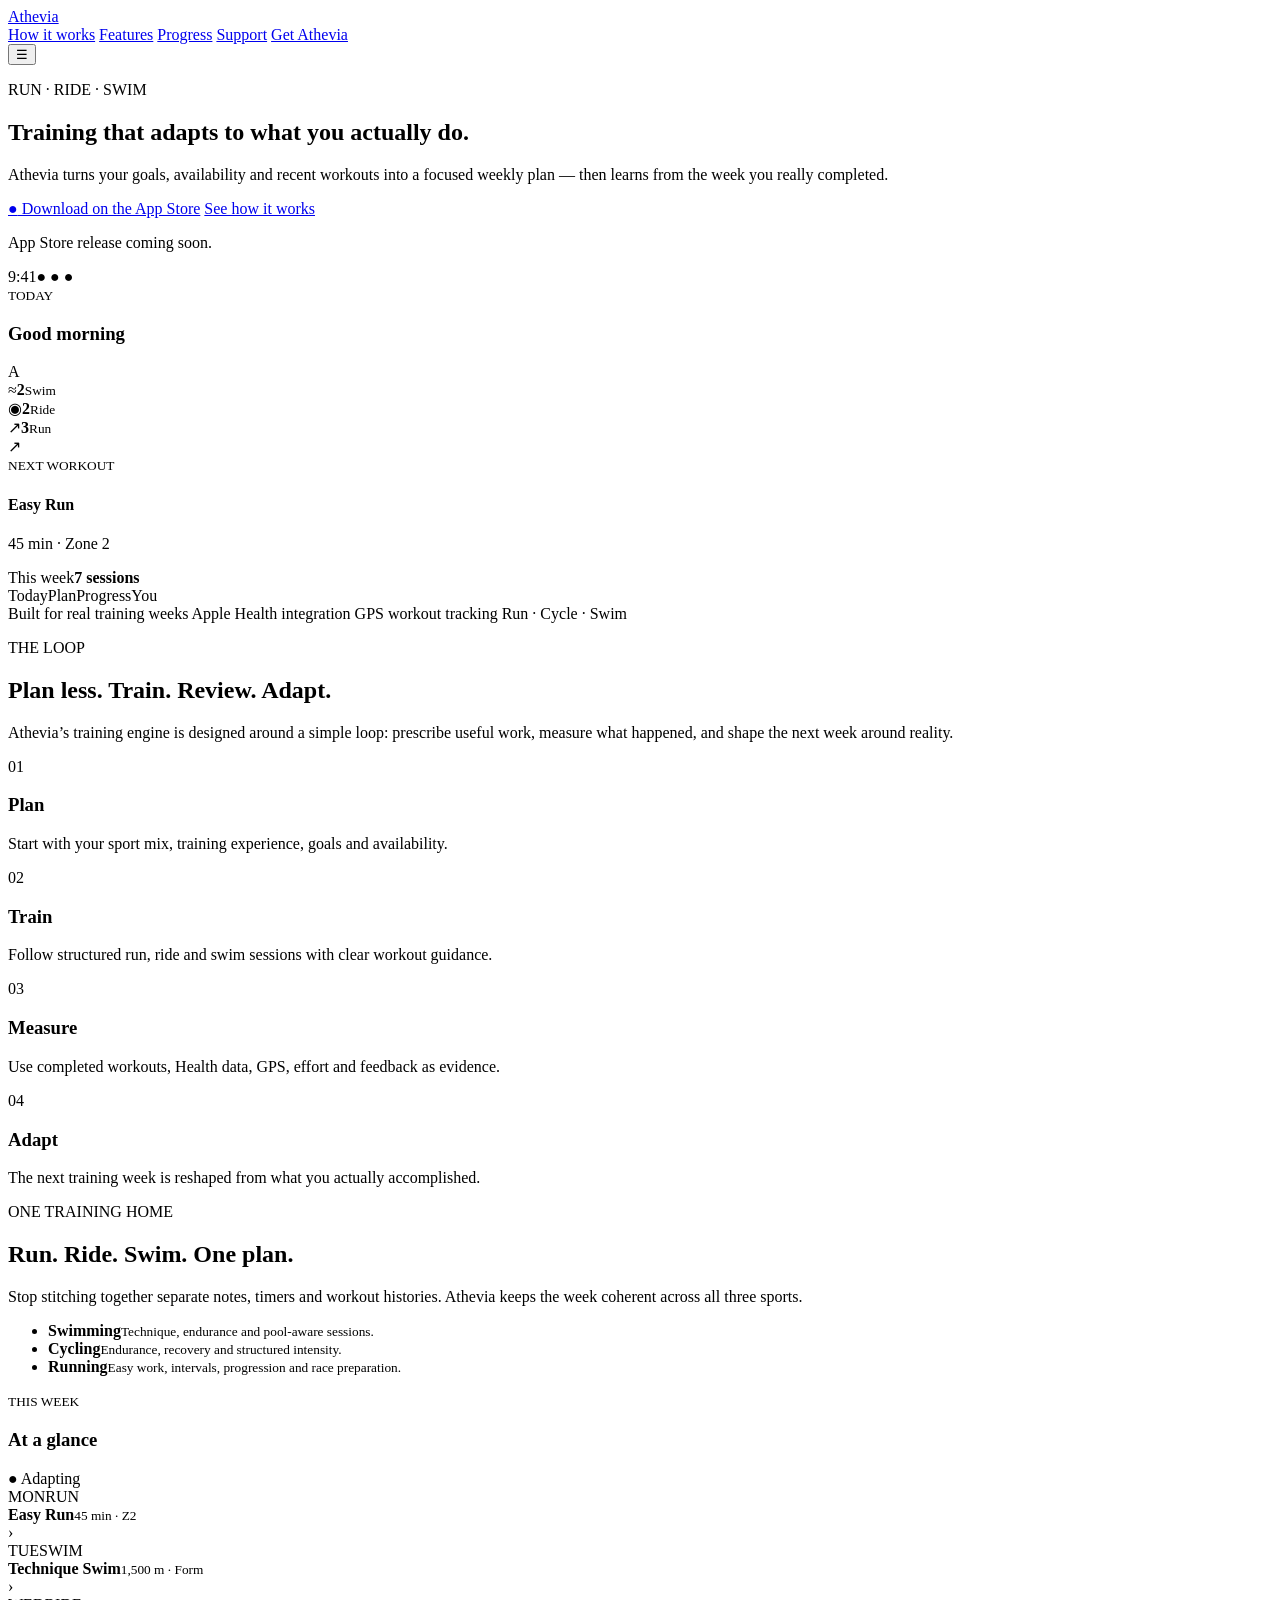
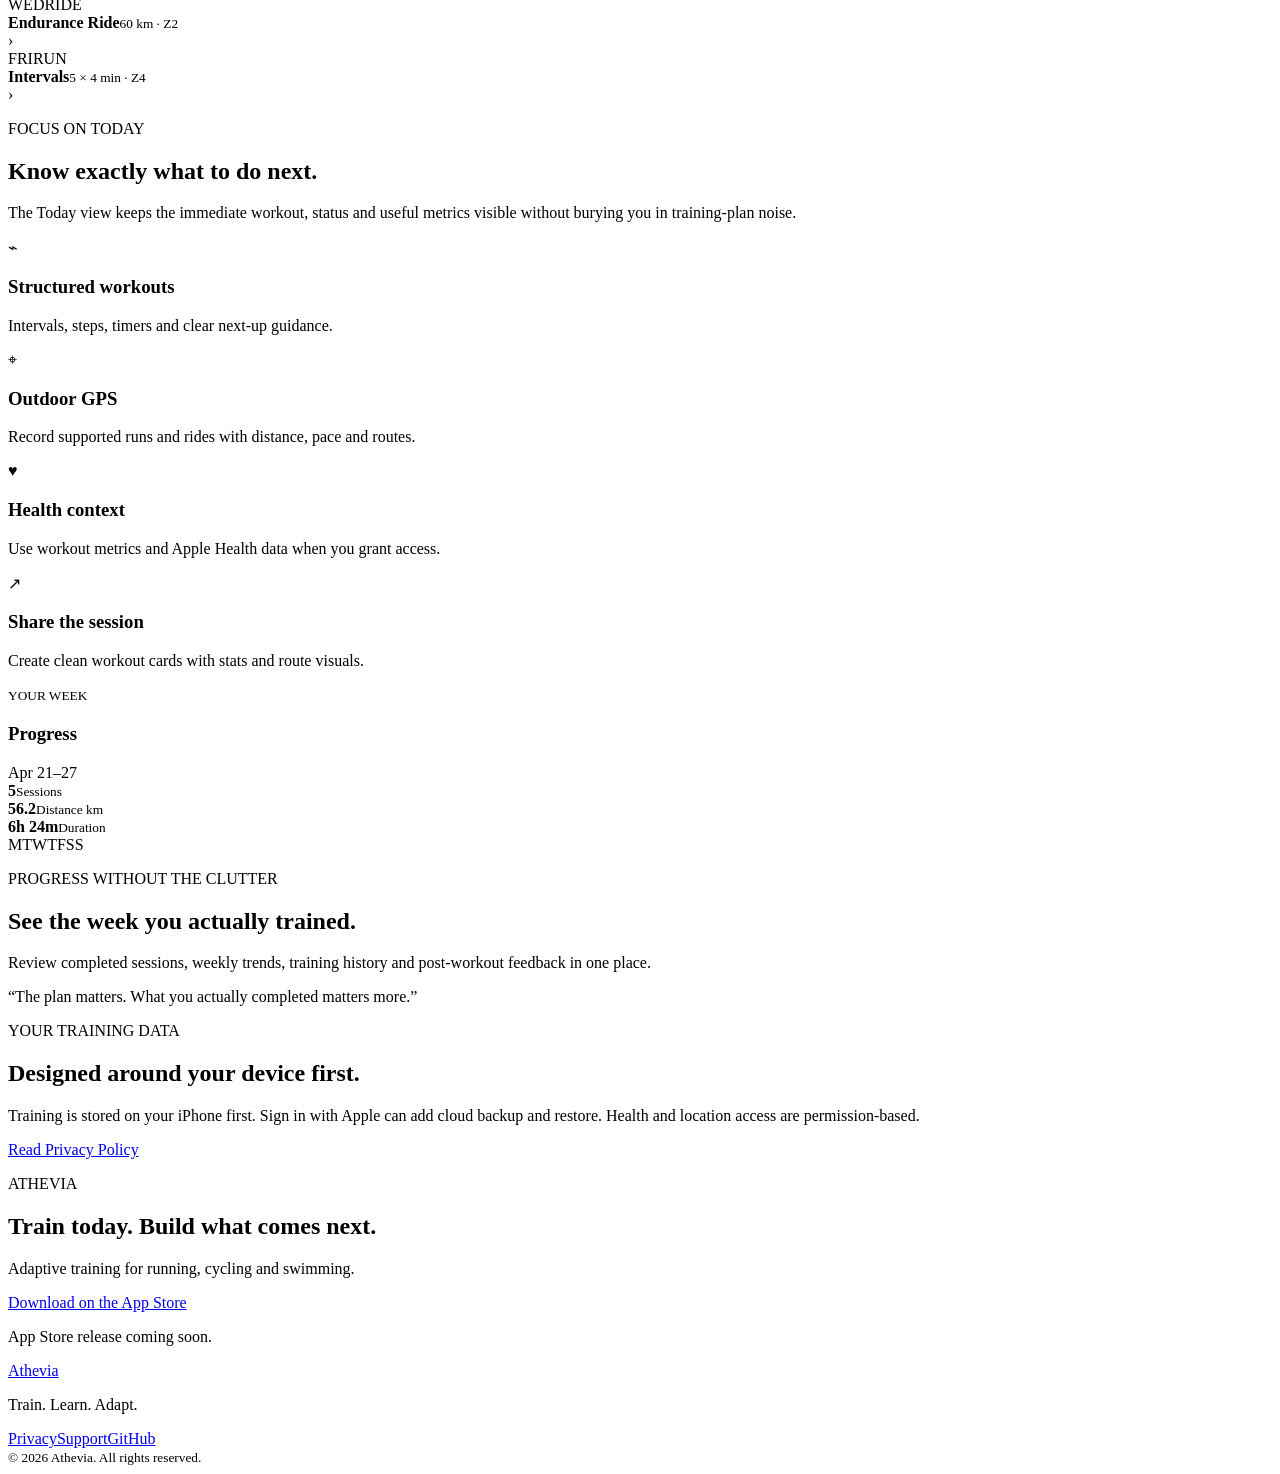
==== index.html @ d46d8c6e "Add Athevia marketing homepage" ====
<!doctype html>
<html lang="en">
<head>
  <meta charset="utf-8">
  <meta name="viewport" content="width=device-width, initial-scale=1">
  <meta name="theme-color" content="#07090c">
  <meta name="description" content="Athevia builds adaptive weekly training for running, cycling and swimming around the workouts you actually complete.">
  <meta property="og:title" content="Athevia — Train. Learn. Adapt.">
  <meta property="og:description" content="Adaptive training for running, cycling and swimming.">
  <meta property="og:type" content="website">
  <title>Athevia — Adaptive Run, Ride & Swim Training</title>
  <link rel="icon" href="assets/favicon.svg" type="image/svg+xml">
  <link rel="stylesheet" href="assets/styles.css">
</head>
<body>
  <header class="site-header">
    <a class="brand" href="#top" aria-label="Athevia home">
      <span class="brand-mark" aria-hidden="true"><i></i><i></i><i></i></span>
      <span>Athevia</span>
    </a>
    <nav aria-label="Primary navigation">
      <a href="#how">How it works</a>
      <a href="#features">Features</a>
      <a href="#progress">Progress</a>
      <a href="support/">Support</a>
      <a class="nav-cta js-download-link" href="#download">Get Athevia</a>
    </nav>
    <button class="menu-button" aria-label="Open navigation" aria-expanded="false">☰</button>
  </header>

  <main id="top">
    <section class="hero section-shell">
      <div class="hero-copy reveal">
        <p class="eyebrow">RUN · RIDE · SWIM</p>
        <h1>Training that adapts to what you actually do.</h1>
        <p class="hero-lead">Athevia turns your goals, availability and recent workouts into a focused weekly plan — then learns from the week you really completed.</p>
        <div class="hero-actions">
          <a class="button primary js-download-link" href="#download"><span class="apple-glyph">●</span> Download on the App Store</a>
          <a class="button secondary" href="#how">See how it works</a>
        </div>
        <p class="availability-note js-store-note">App Store release coming soon.</p>
      </div>

      <div class="hero-visual reveal" aria-label="Athevia weekly training preview">
        <div class="glow glow-a"></div>
        <div class="glow glow-b"></div>
        <div class="phone">
          <div class="phone-top"><span>9:41</span><span>● ● ●</span></div>
          <div class="screen-head">
            <div><small>TODAY</small><h3>Good morning</h3></div>
            <span class="avatar">A</span>
          </div>
          <div class="glance-card">
            <div><span class="sport swim">≈</span><b>2</b><small>Swim</small></div>
            <div><span class="sport ride">◉</span><b>2</b><small>Ride</small></div>
            <div><span class="sport run">↗</span><b>3</b><small>Run</small></div>
          </div>
          <div class="today-card">
            <div class="today-icon run">↗</div>
            <div><small>NEXT WORKOUT</small><h4>Easy Run</h4><p>45 min · Zone 2</p></div>
          </div>
          <div class="week-label"><span>This week</span><strong>7 sessions</strong></div>
          <div class="week-bars">
            <i class="run"></i><i class="swim"></i><i class="ride"></i><i class="run"></i><i class="swim"></i><i class="ride"></i><i class="run"></i>
          </div>
          <div class="mini-footer"><span>Today</span><span>Plan</span><span>Progress</span><span>You</span></div>
        </div>
      </div>
    </section>

    <section class="trust-strip">
      <span>Built for real training weeks</span>
      <span>Apple Health integration</span>
      <span>GPS workout tracking</span>
      <span>Run · Cycle · Swim</span>
    </section>

    <section id="how" class="section-shell section-block">
      <div class="section-heading reveal">
        <p class="eyebrow">THE LOOP</p>
        <h2>Plan less. Train. Review. Adapt.</h2>
        <p>Athevia’s training engine is designed around a simple loop: prescribe useful work, measure what happened, and shape the next week around reality.</p>
      </div>
      <div class="loop-grid">
        <article class="loop-card reveal"><span>01</span><h3>Plan</h3><p>Start with your sport mix, training experience, goals and availability.</p></article>
        <article class="loop-card reveal"><span>02</span><h3>Train</h3><p>Follow structured run, ride and swim sessions with clear workout guidance.</p></article>
        <article class="loop-card reveal"><span>03</span><h3>Measure</h3><p>Use completed workouts, Health data, GPS, effort and feedback as evidence.</p></article>
        <article class="loop-card reveal"><span>04</span><h3>Adapt</h3><p>The next training week is reshaped from what you actually accomplished.</p></article>
      </div>
    </section>

    <section id="features" class="section-shell feature-band">
      <div class="feature-copy reveal">
        <p class="eyebrow">ONE TRAINING HOME</p>
        <h2>Run. Ride. Swim. One plan.</h2>
        <p>Stop stitching together separate notes, timers and workout histories. Athevia keeps the week coherent across all three sports.</p>
        <ul class="feature-list">
          <li><span class="dot swim"></span><b>Swimming</b><small>Technique, endurance and pool-aware sessions.</small></li>
          <li><span class="dot ride"></span><b>Cycling</b><small>Endurance, recovery and structured intensity.</small></li>
          <li><span class="dot run"></span><b>Running</b><small>Easy work, intervals, progression and race preparation.</small></li>
        </ul>
      </div>
      <div class="plan-preview reveal">
        <div class="preview-head"><div><small>THIS WEEK</small><h3>At a glance</h3></div><span class="status">● Adapting</span></div>
        <div class="workout-row"><span class="day">MON</span><span class="badge run">RUN</span><div><b>Easy Run</b><small>45 min · Z2</small></div><span>›</span></div>
        <div class="workout-row"><span class="day">TUE</span><span class="badge swim">SWIM</span><div><b>Technique Swim</b><small>1,500 m · Form</small></div><span>›</span></div>
        <div class="workout-row"><span class="day">WED</span><span class="badge ride">RIDE</span><div><b>Endurance Ride</b><small>60 km · Z2</small></div><span>›</span></div>
        <div class="workout-row"><span class="day">FRI</span><span class="badge run">RUN</span><div><b>Intervals</b><small>5 × 4 min · Z4</small></div><span>›</span></div>
      </div>
    </section>

    <section class="section-shell section-block today-section">
      <div class="section-heading compact reveal">
        <p class="eyebrow">FOCUS ON TODAY</p>
        <h2>Know exactly what to do next.</h2>
        <p>The Today view keeps the immediate workout, status and useful metrics visible without burying you in training-plan noise.</p>
      </div>
      <div class="today-grid">
        <article class="detail-card reveal"><span class="detail-icon">⌁</span><h3>Structured workouts</h3><p>Intervals, steps, timers and clear next-up guidance.</p></article>
        <article class="detail-card reveal"><span class="detail-icon">⌖</span><h3>Outdoor GPS</h3><p>Record supported runs and rides with distance, pace and routes.</p></article>
        <article class="detail-card reveal"><span class="detail-icon">♥</span><h3>Health context</h3><p>Use workout metrics and Apple Health data when you grant access.</p></article>
        <article class="detail-card reveal"><span class="detail-icon">↗</span><h3>Share the session</h3><p>Create clean workout cards with stats and route visuals.</p></article>
      </div>
    </section>

    <section id="progress" class="section-shell progress-band">
      <div class="analytics-panel reveal">
        <div class="analytics-top"><div><small>YOUR WEEK</small><h3>Progress</h3></div><span>Apr 21–27</span></div>
        <div class="metric-row"><div><b>5</b><small>Sessions</small></div><div><b>56.2</b><small>Distance km</small></div><div><b>6h 24m</b><small>Duration</small></div></div>
        <div class="chart" aria-label="Training trend chart"><i style="height:32%"></i><i style="height:74%"></i><i style="height:55%"></i><i style="height:28%"></i><i style="height:68%"></i><i style="height:92%"></i><i style="height:48%"></i></div>
        <div class="chart-days"><span>M</span><span>T</span><span>W</span><span>T</span><span>F</span><span>S</span><span>S</span></div>
      </div>
      <div class="progress-copy reveal">
        <p class="eyebrow">PROGRESS WITHOUT THE CLUTTER</p>
        <h2>See the week you actually trained.</h2>
        <p>Review completed sessions, weekly trends, training history and post-workout feedback in one place.</p>
        <div class="quote">“The plan matters. What you actually completed matters more.”</div>
      </div>
    </section>

    <section class="section-shell section-block privacy-callout reveal">
      <div>
        <p class="eyebrow">YOUR TRAINING DATA</p>
        <h2>Designed around your device first.</h2>
        <p>Training is stored on your iPhone first. Sign in with Apple can add cloud backup and restore. Health and location access are permission-based.</p>
      </div>
      <a class="button secondary" href="privacy/">Read Privacy Policy</a>
    </section>

    <section id="download" class="download-section">
      <div class="download-orb"></div>
      <div class="download-inner reveal">
        <div class="brand-mark large" aria-hidden="true"><i></i><i></i><i></i></div>
        <p class="eyebrow">ATHEVIA</p>
        <h2>Train today. Build what comes next.</h2>
        <p>Adaptive training for running, cycling and swimming.</p>
        <a class="button primary large-button js-download-link" href="#download">Download on the App Store</a>
        <p class="availability-note js-store-note">App Store release coming soon.</p>
      </div>
    </section>
  </main>

  <footer class="site-footer">
    <div><a class="brand footer-brand" href="#top"><span class="brand-mark"><i></i><i></i><i></i></span><span>Athevia</span></a><p>Train. Learn. Adapt.</p></div>
    <div class="footer-links"><a href="privacy/">Privacy</a><a href="support/">Support</a><a href="https://github.com/m-scudder" rel="noreferrer">GitHub</a></div>
    <small>© <span id="year"></span> Athevia. All rights reserved.</small>
  </footer>

  <script src="assets/site.js"></script>
</body>
</html>
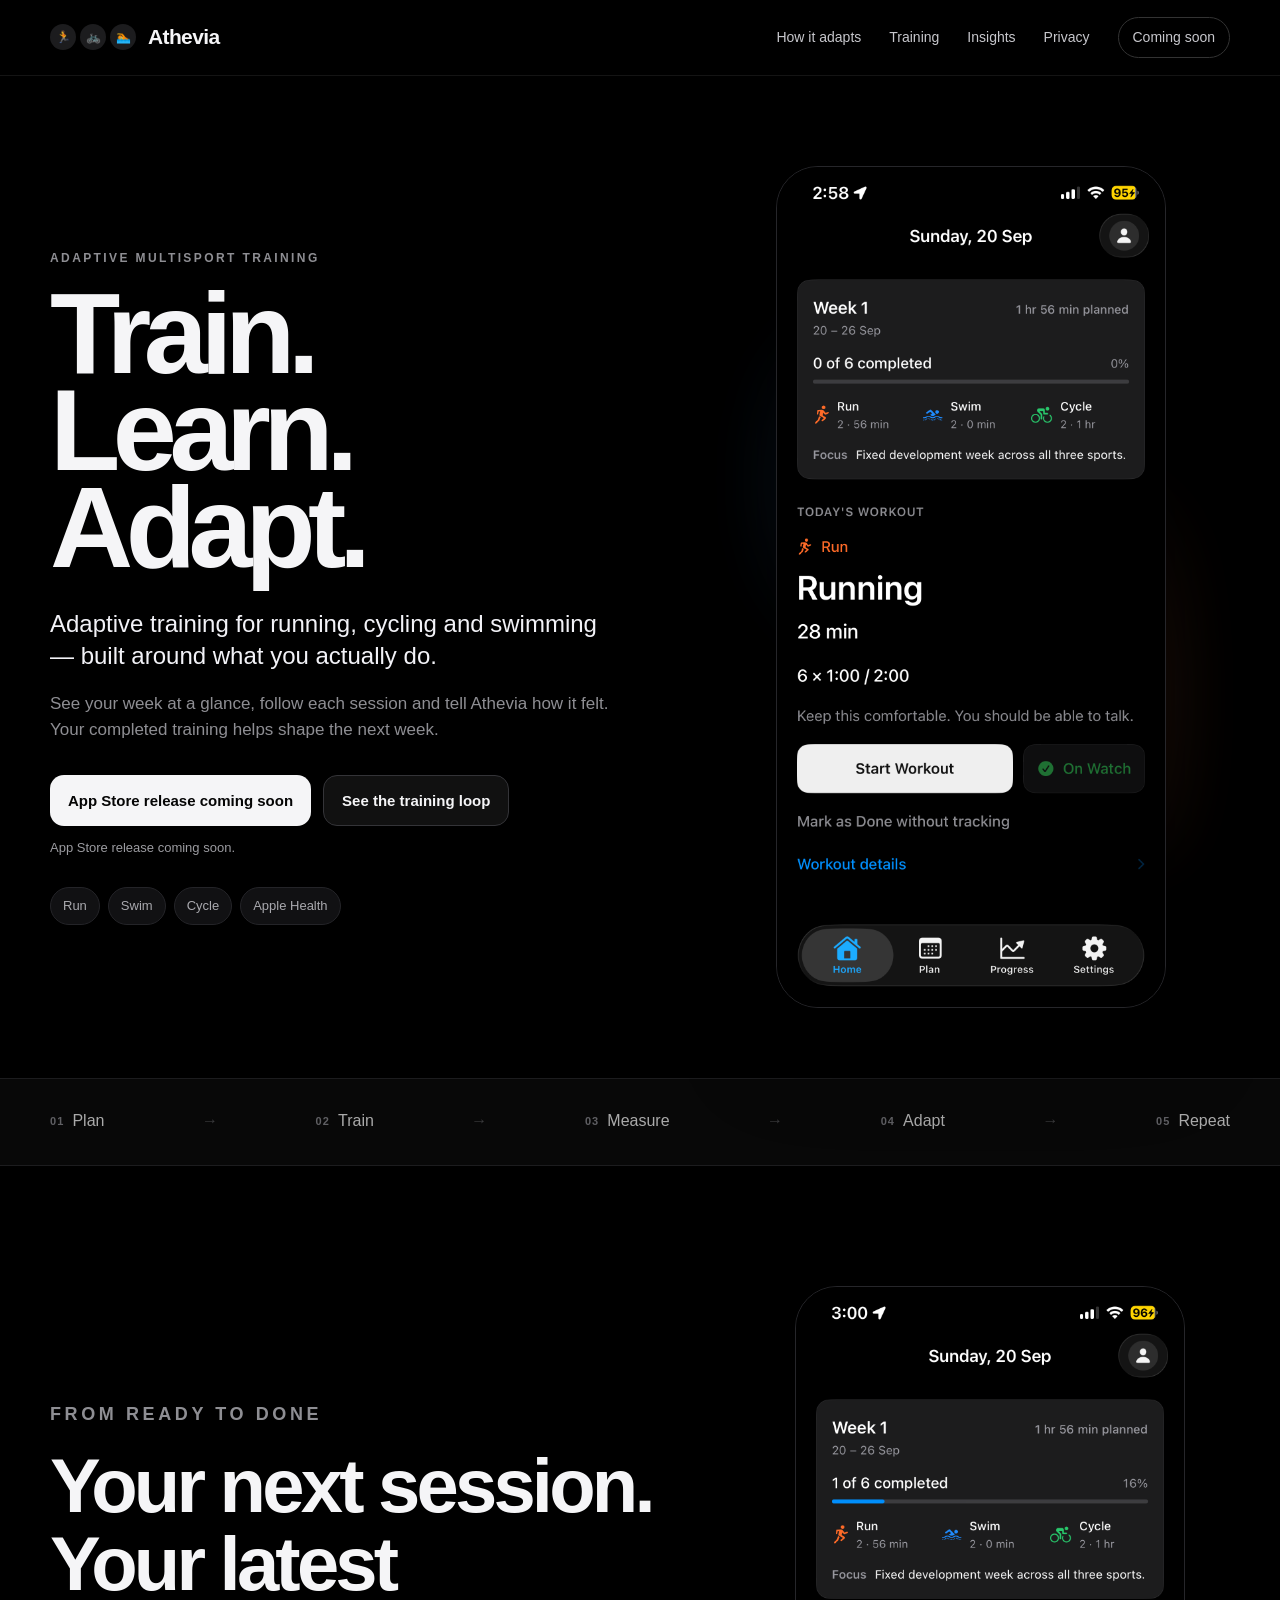
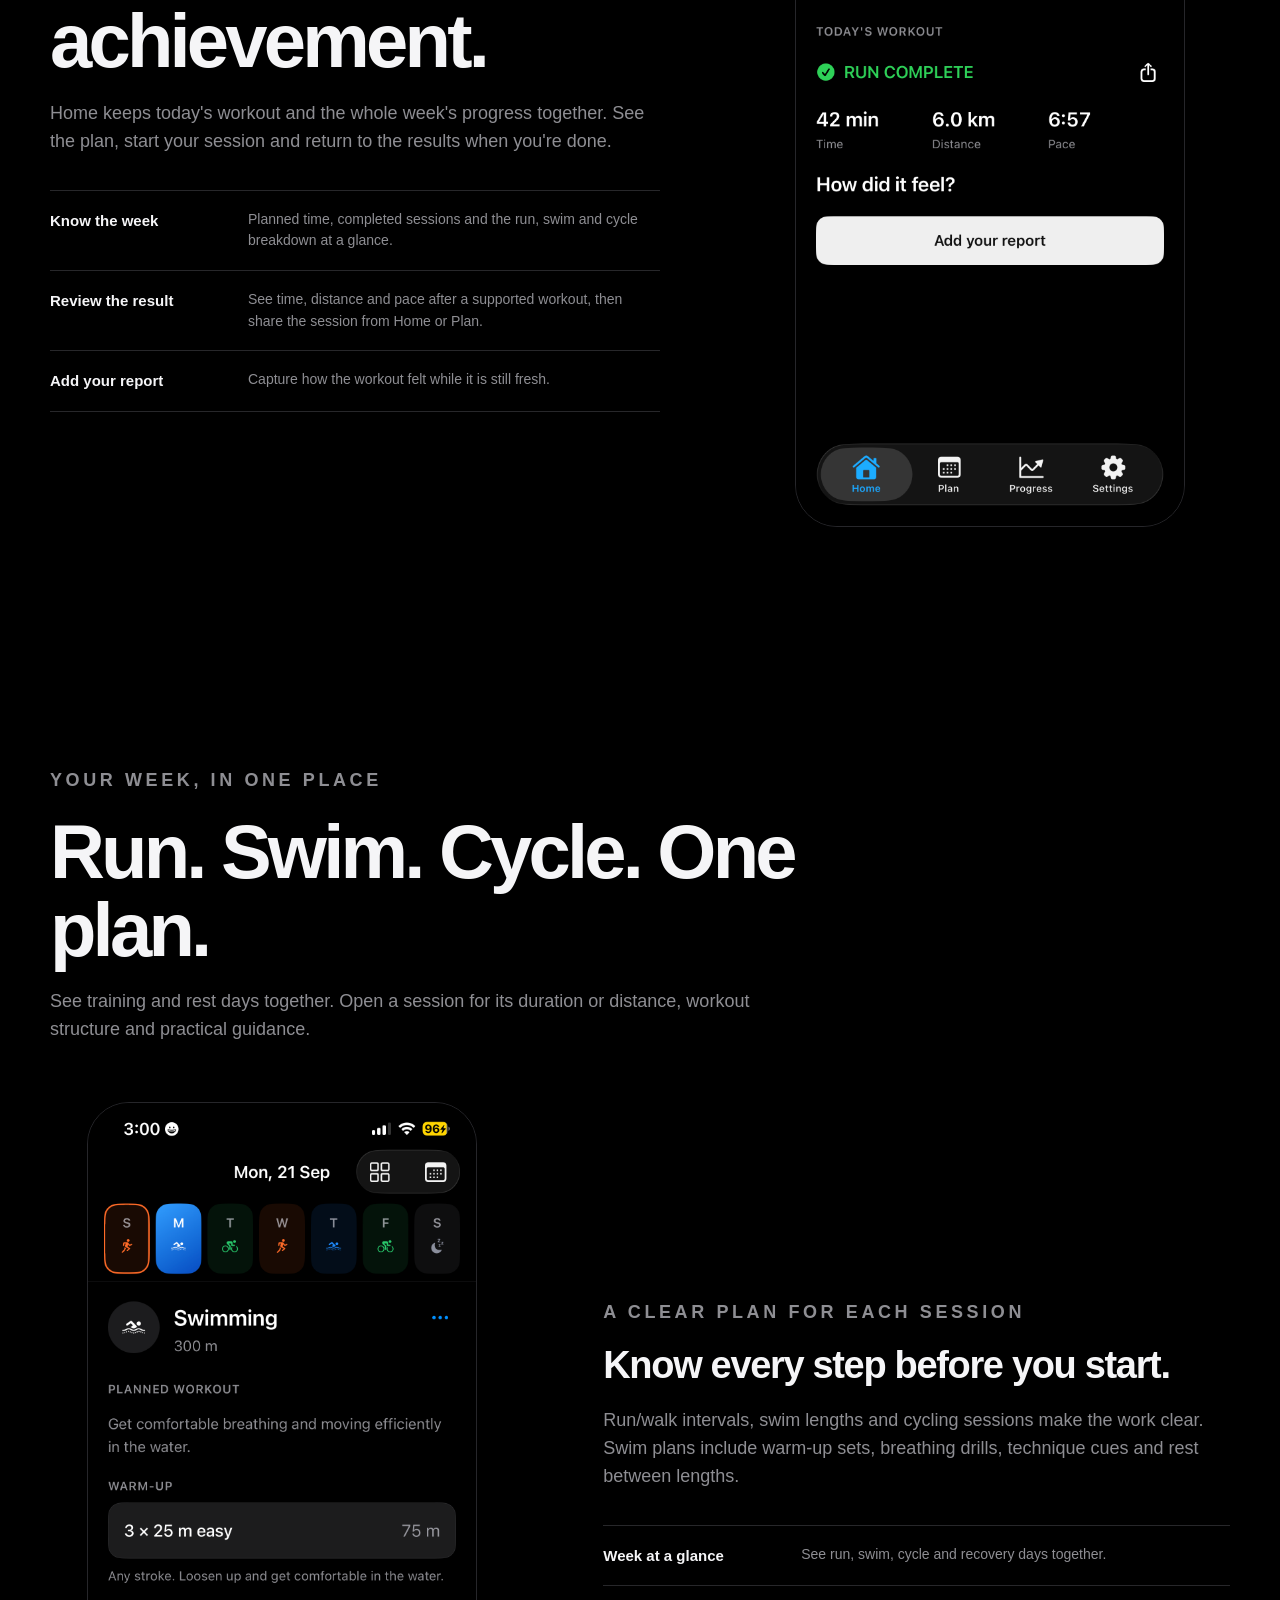
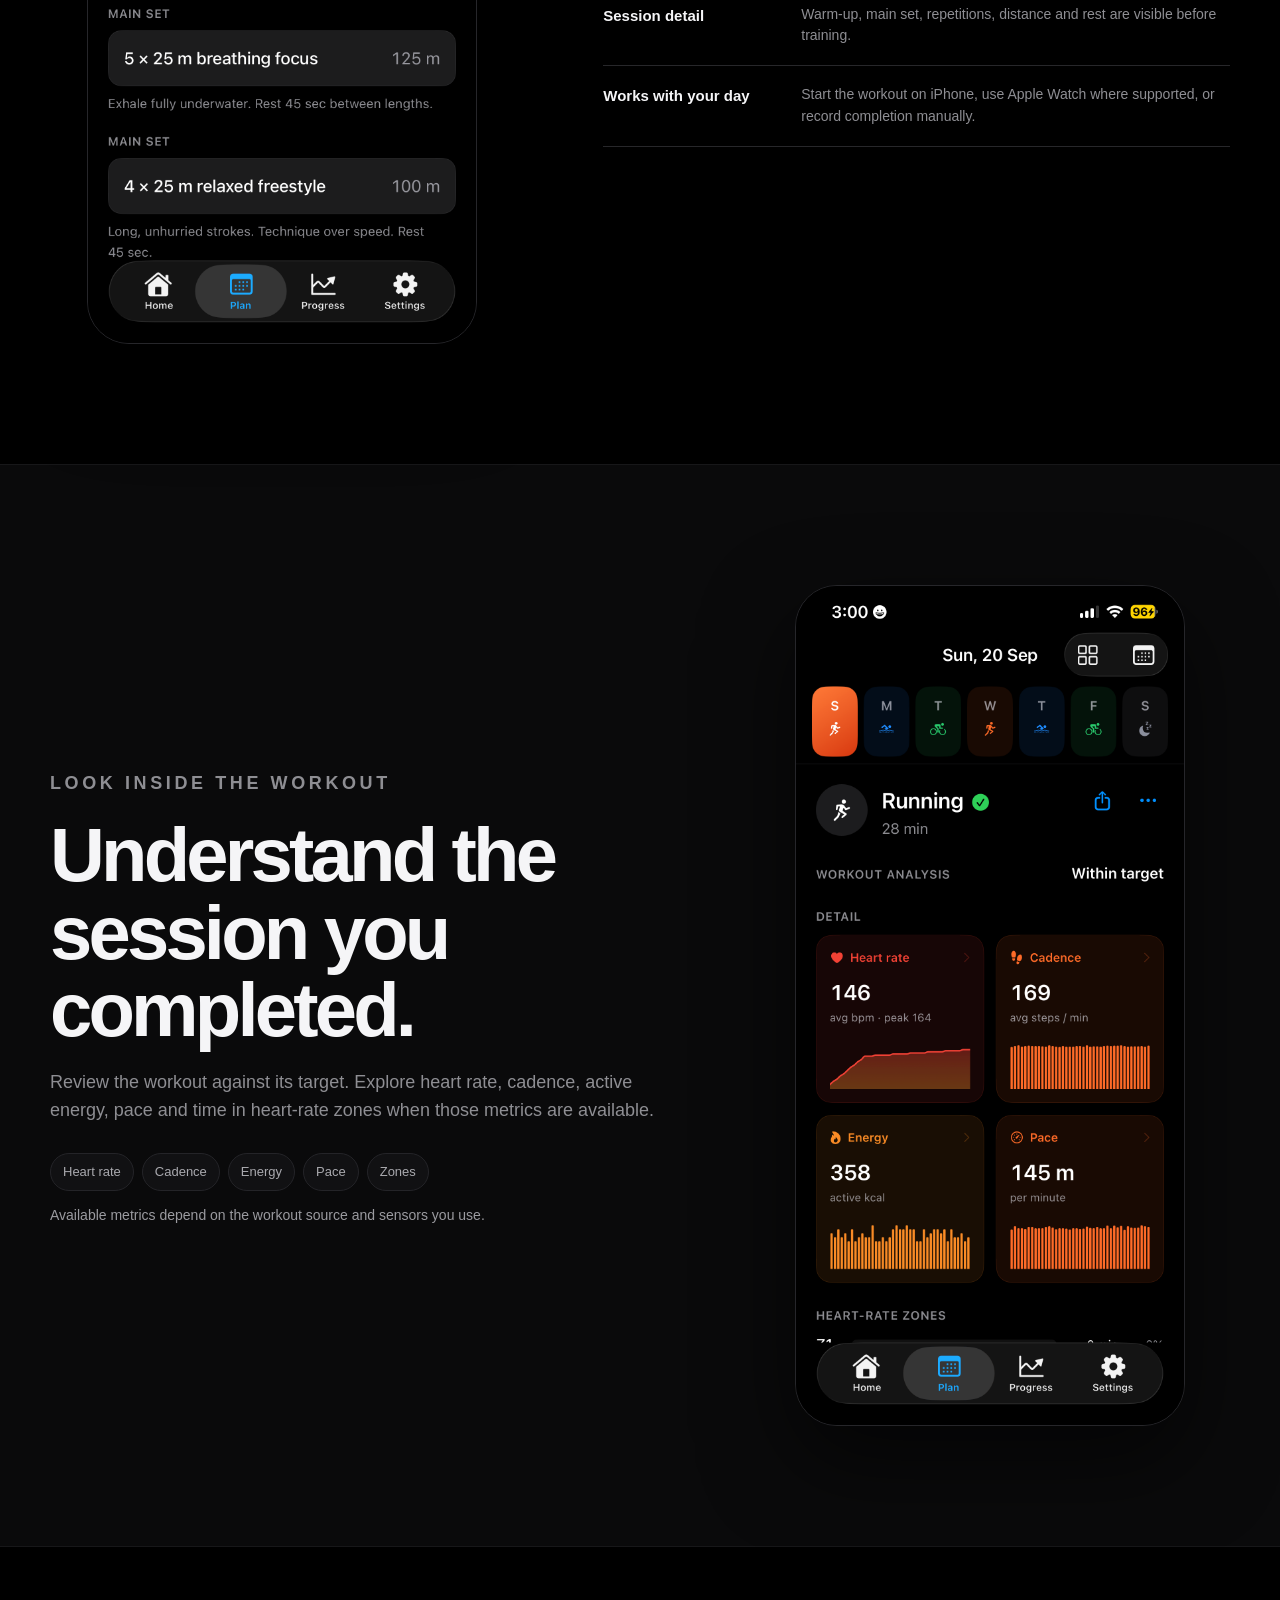
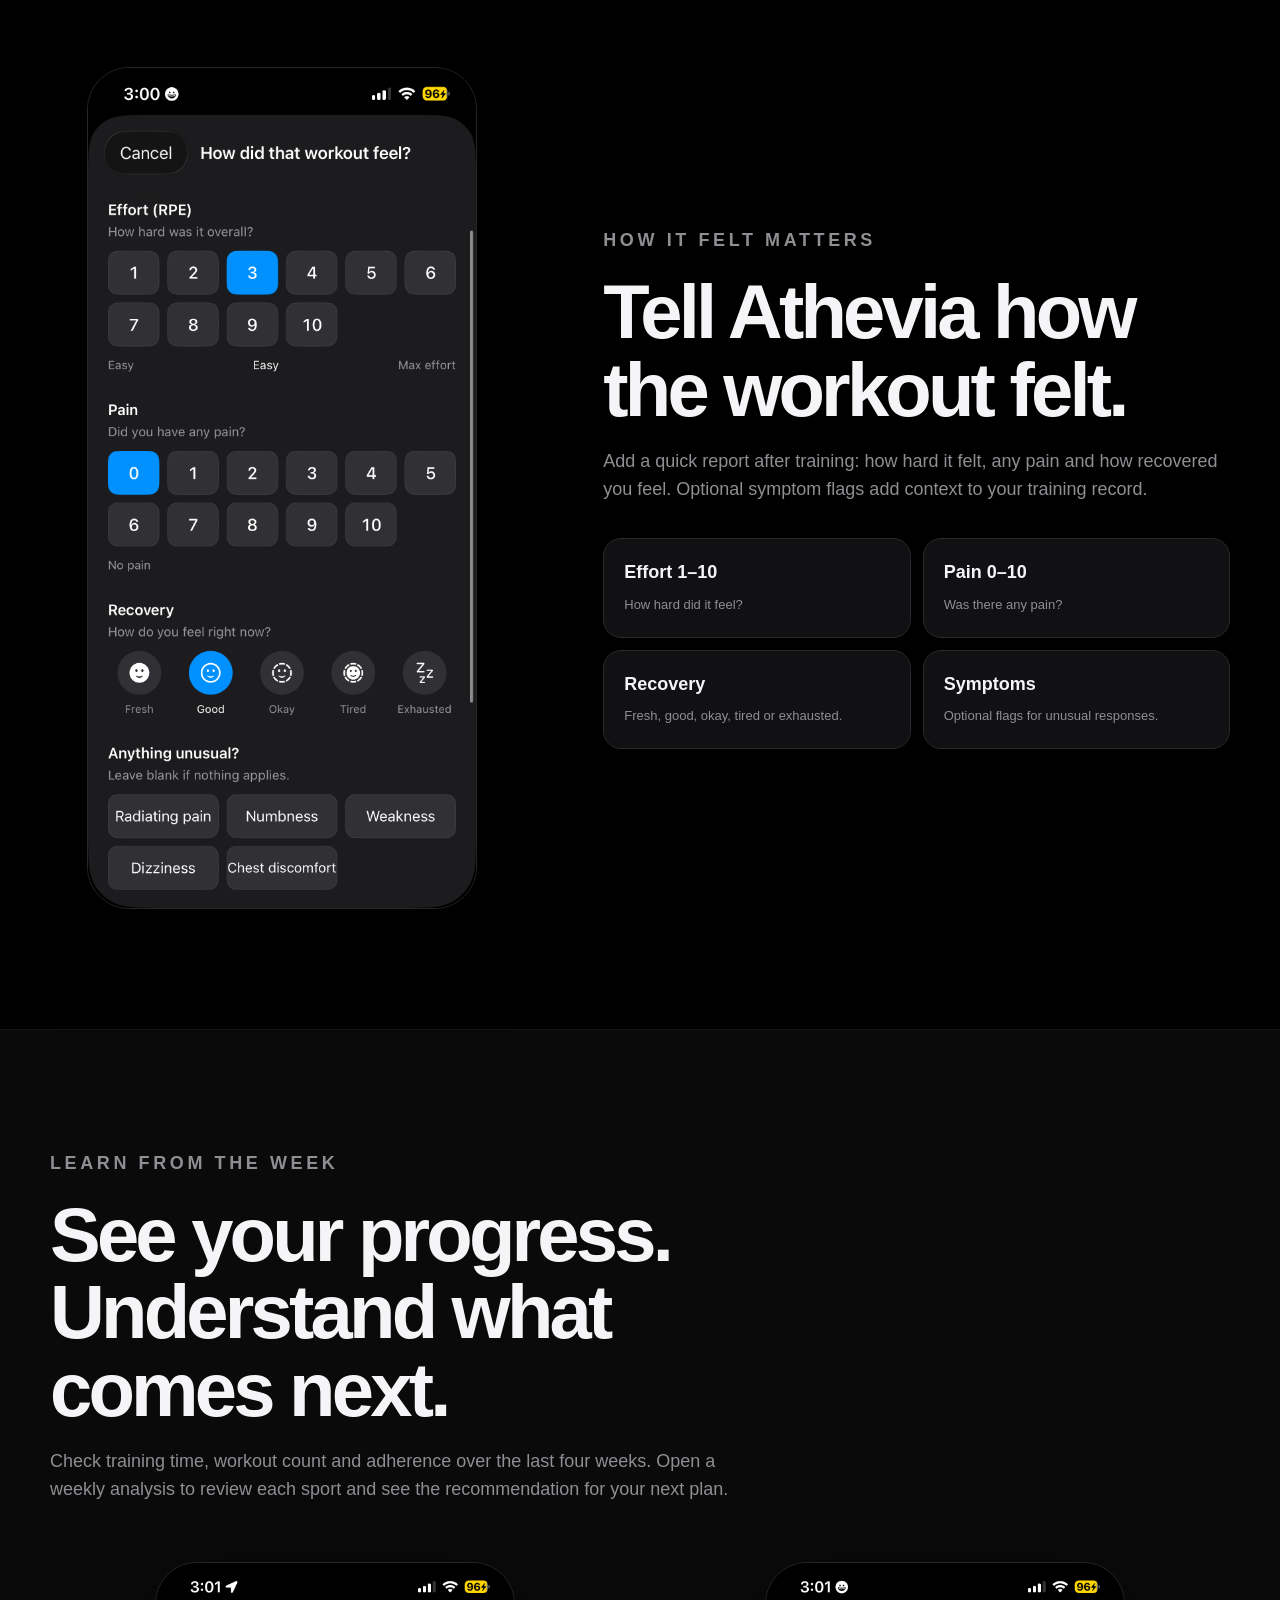
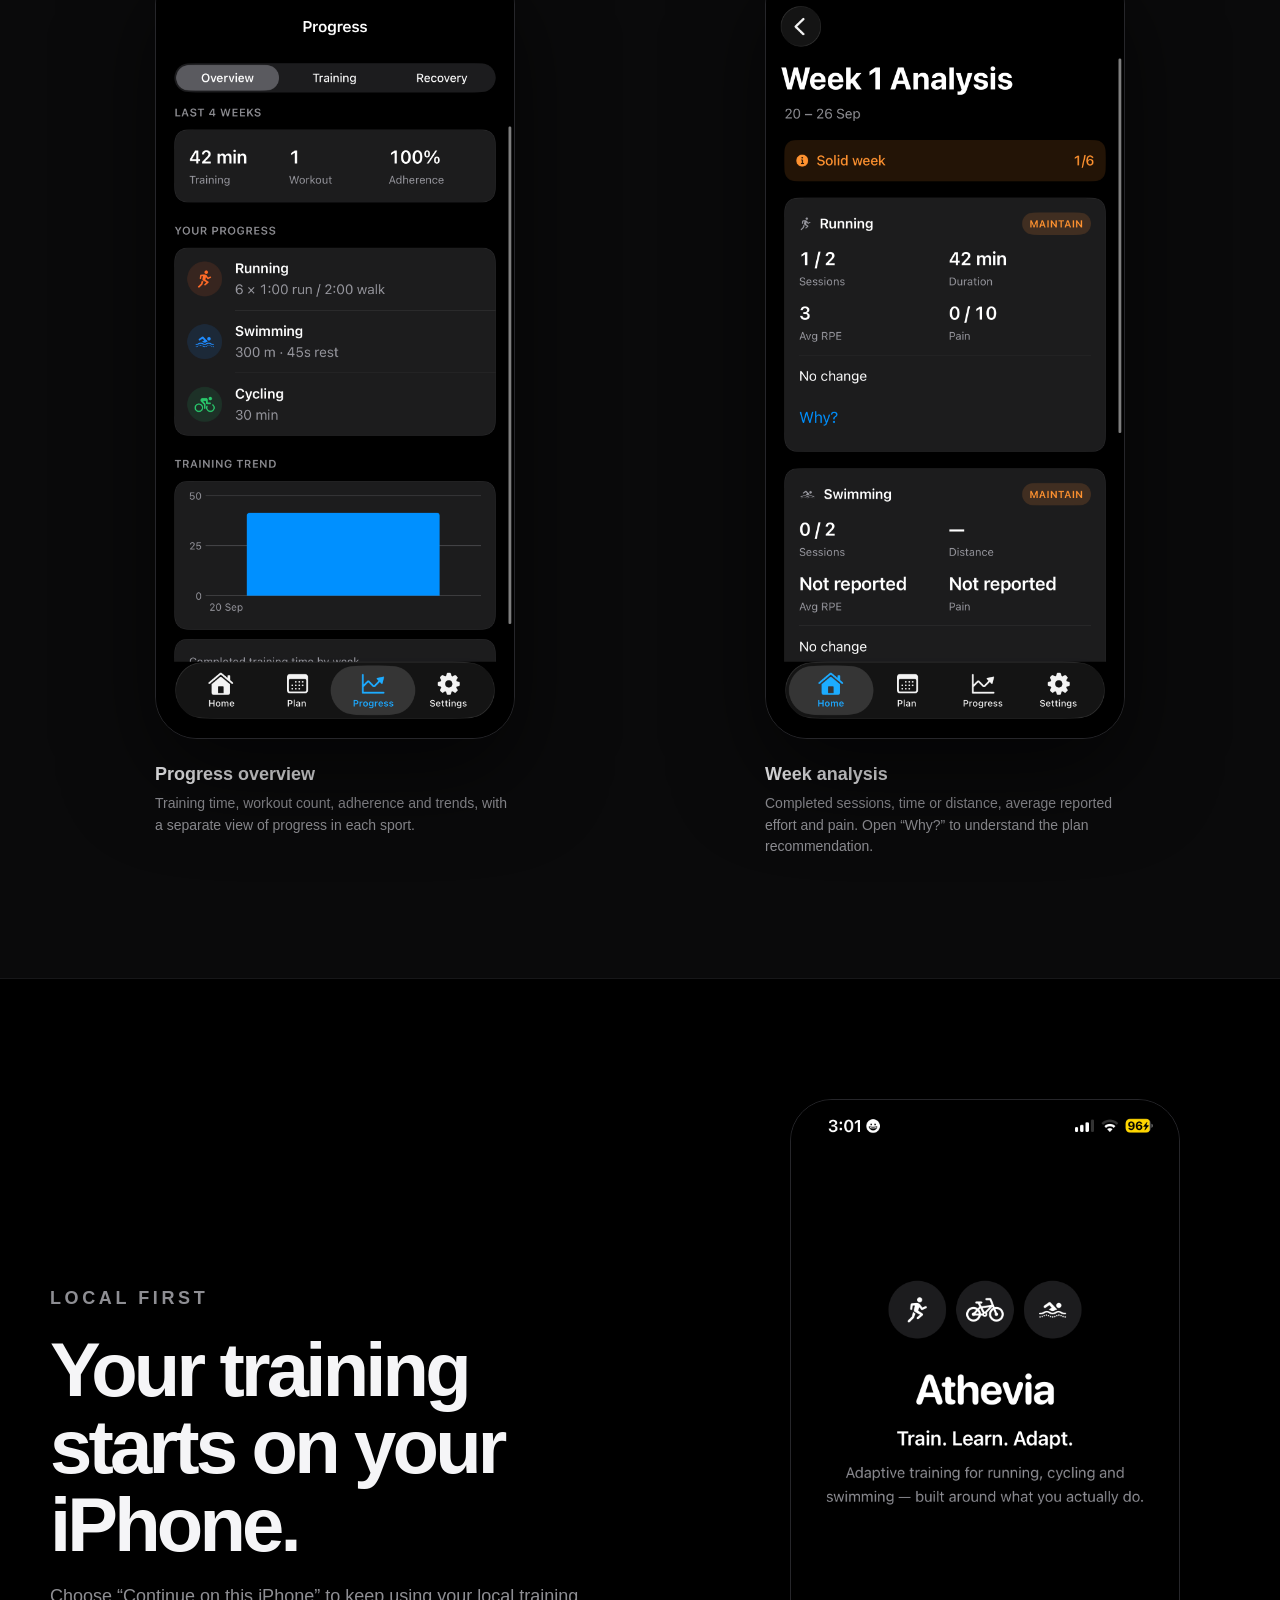
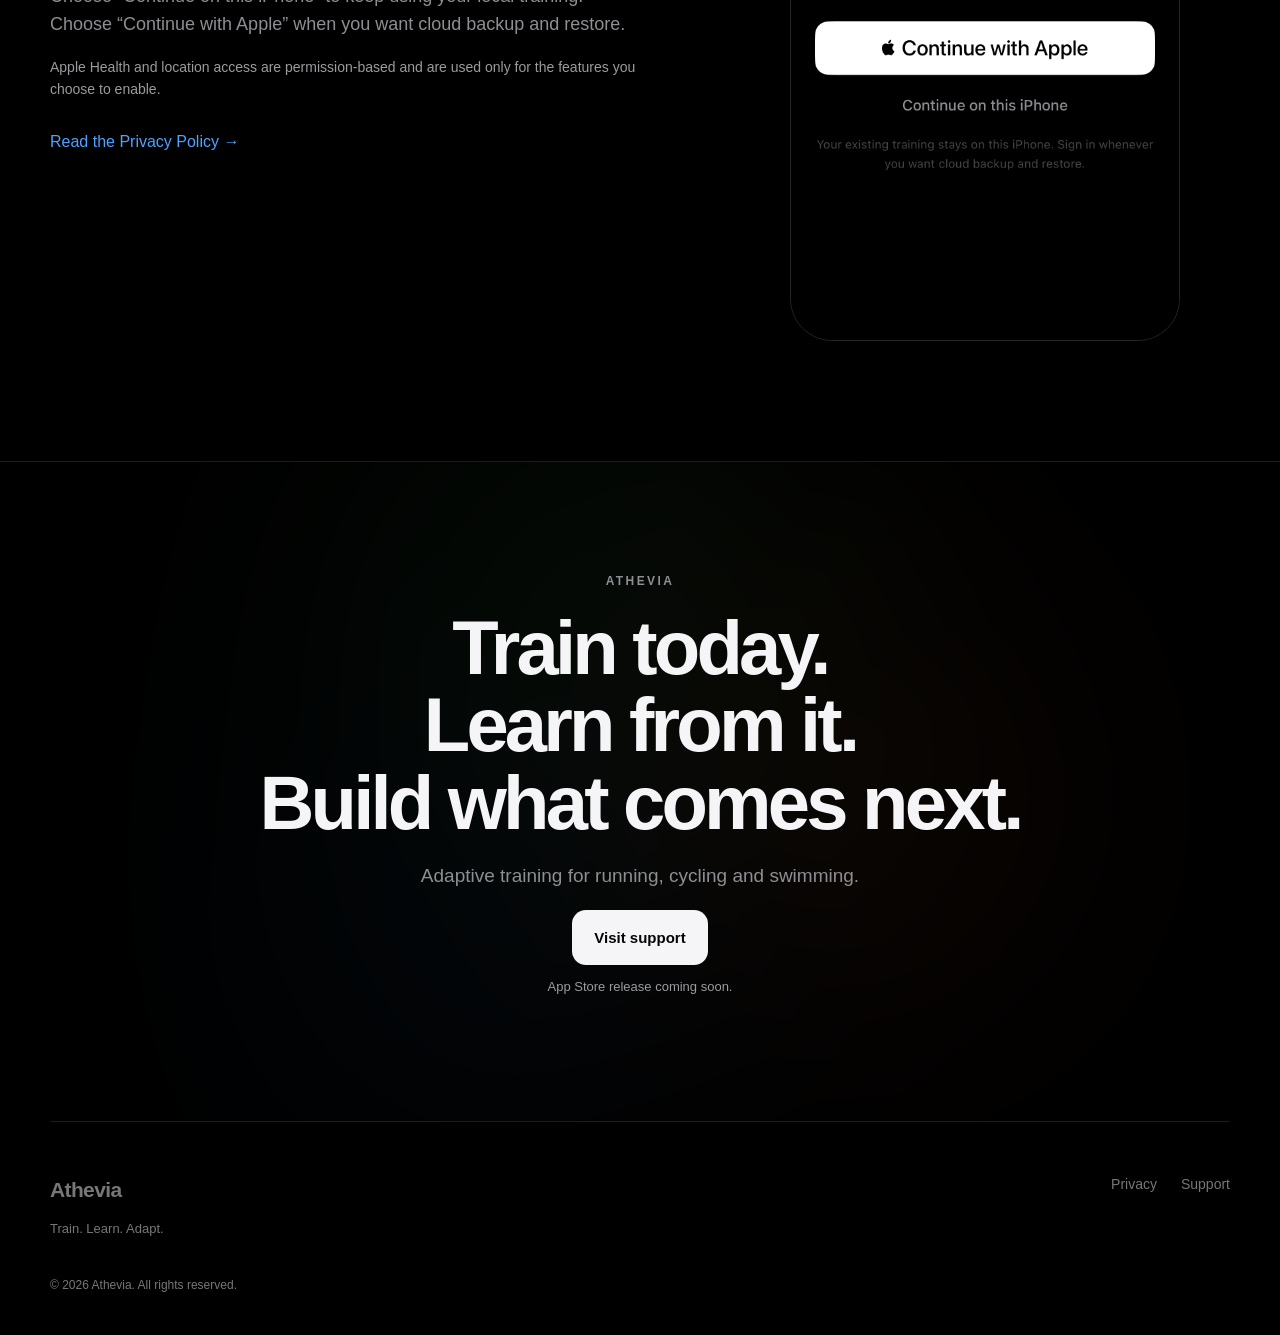
==== commit 322c9c09: "Align Athevia website with current app screens and training flow" ====
--- a/index.html
+++ b/index.html
@@ -2,170 +2,168 @@
 <html lang="en">
 <head>
   <meta charset="utf-8">
-  <meta name="viewport" content="width=device-width, initial-scale=1">
-  <meta name="theme-color" content="#07090c">
-  <meta name="description" content="Athevia builds adaptive weekly training for running, cycling and swimming around the workouts you actually complete.">
+  <meta name="viewport" content="width=device-width,initial-scale=1">
+  <meta name="theme-color" content="#000000">
+  <meta name="description" content="Athevia brings run, swim and cycle plans, workout analysis, effort and recovery feedback, and weekly progress together on iPhone.">
   <meta property="og:title" content="Athevia — Train. Learn. Adapt.">
-  <meta property="og:description" content="Adaptive training for running, cycling and swimming.">
+  <meta property="og:description" content="Plan your week, follow structured workouts, log how they felt and review your progress across running, swimming and cycling.">
   <meta property="og:type" content="website">
-  <title>Athevia — Adaptive Run, Ride & Swim Training</title>
+  <title>Athevia — Adaptive Run, Swim &amp; Cycle Training</title>
   <link rel="icon" href="assets/favicon.svg" type="image/svg+xml">
-  <link rel="stylesheet" href="assets/styles.css">
+  <link rel="stylesheet" href="assets/styles.css?v=20260920">
 </head>
 <body>
-  <header class="site-header">
-    <a class="brand" href="#top" aria-label="Athevia home">
-      <span class="brand-mark" aria-hidden="true"><i></i><i></i><i></i></span>
-      <span>Athevia</span>
-    </a>
-    <nav aria-label="Primary navigation">
-      <a href="#how">How it works</a>
-      <a href="#features">Features</a>
-      <a href="#progress">Progress</a>
-      <a href="support/">Support</a>
-      <a class="nav-cta js-download-link" href="#download">Get Athevia</a>
-    </nav>
-    <button class="menu-button" aria-label="Open navigation" aria-expanded="false">☰</button>
-  </header>
+<header class="site-header">
+  <a class="brand" href="#top" aria-label="Athevia home">
+    <span class="sport-mark" aria-hidden="true"><i>🏃</i><i>🚲</i><i>🏊</i></span>
+    <span>Athevia</span>
+  </a>
+  <nav id="primary-navigation" aria-label="Primary">
+    <a href="#loop">How it adapts</a>
+    <a href="#training">Training</a>
+    <a href="#insights">Insights</a>
+    <a href="privacy/">Privacy</a>
+    <a class="nav-cta js-download-link" data-live-label="Get Athevia" href="#download">Coming soon</a>
+  </nav>
+  <button class="menu-button" aria-label="Open navigation" aria-expanded="false" aria-controls="primary-navigation">☰</button>
+</header>
 
-  <main id="top">
-    <section class="hero section-shell">
-      <div class="hero-copy reveal">
-        <p class="eyebrow">RUN · RIDE · SWIM</p>
-        <h1>Training that adapts to what you actually do.</h1>
-        <p class="hero-lead">Athevia turns your goals, availability and recent workouts into a focused weekly plan — then learns from the week you really completed.</p>
-        <div class="hero-actions">
-          <a class="button primary js-download-link" href="#download"><span class="apple-glyph">●</span> Download on the App Store</a>
-          <a class="button secondary" href="#how">See how it works</a>
-        </div>
-        <p class="availability-note js-store-note">App Store release coming soon.</p>
+<main id="top">
+  <section class="hero shell">
+    <div class="hero-copy reveal">
+      <p class="eyebrow">ADAPTIVE MULTISPORT TRAINING</p>
+      <h1>Train.<br>Learn.<br>Adapt.</h1>
+      <p class="lead">Adaptive training for running, cycling and swimming — built around what you actually do.</p>
+      <p class="supporting">See your week at a glance, follow each session and tell Athevia how it felt. Your completed training helps shape the next week.</p>
+      <div class="actions">
+        <a class="button primary js-download-link" data-live-label="Download on the App Store" href="#download">App Store release coming soon</a>
+        <a class="button secondary" href="#loop">See the training loop</a>
       </div>
+      <p class="store-note js-store-note">App Store release coming soon.</p>
+      <div class="hero-chips"><span>Run</span><span>Swim</span><span>Cycle</span><span>Apple Health</span></div>
+    </div>
+    <div class="hero-shot reveal">
+      <div class="shot-glow"></div>
+      <img class="device" src="assets/screenshots/home-start.png" width="1170" height="2532" alt="Home showing weekly completion, the sport breakdown and today's run with a Start Workout button" fetchpriority="high" decoding="async">
+    </div>
+  </section>
 
-      <div class="hero-visual reveal" aria-label="Athevia weekly training preview">
-        <div class="glow glow-a"></div>
-        <div class="glow glow-b"></div>
-        <div class="phone">
-          <div class="phone-top"><span>9:41</span><span>● ● ●</span></div>
-          <div class="screen-head">
-            <div><small>TODAY</small><h3>Good morning</h3></div>
-            <span class="avatar">A</span>
-          </div>
-          <div class="glance-card">
-            <div><span class="sport swim">≈</span><b>2</b><small>Swim</small></div>
-            <div><span class="sport ride">◉</span><b>2</b><small>Ride</small></div>
-            <div><span class="sport run">↗</span><b>3</b><small>Run</small></div>
-          </div>
-          <div class="today-card">
-            <div class="today-icon run">↗</div>
-            <div><small>NEXT WORKOUT</small><h4>Easy Run</h4><p>45 min · Zone 2</p></div>
-          </div>
-          <div class="week-label"><span>This week</span><strong>7 sessions</strong></div>
-          <div class="week-bars">
-            <i class="run"></i><i class="swim"></i><i class="ride"></i><i class="run"></i><i class="swim"></i><i class="ride"></i><i class="run"></i>
-          </div>
-          <div class="mini-footer"><span>Today</span><span>Plan</span><span>Progress</span><span>You</span></div>
+  <section class="loop-strip" id="loop">
+    <div class="shell loop-inner">
+      <span><b>01</b> Plan</span><i>→</i><span><b>02</b> Train</span><i>→</i><span><b>03</b> Measure</span><i>→</i><span><b>04</b> Adapt</span><i>→</i><span><b>05</b> Repeat</span>
+    </div>
+  </section>
+
+
+  <section class="shell section" id="home">
+    <div class="two-up">
+      <div class="feature-copy reveal">
+        <p class="eyebrow">FROM READY TO DONE</p>
+        <h2>Your next session.<br>Your latest achievement.</h2>
+        <p>Home keeps today's workout and the whole week's progress together. See the plan, start your session and return to the results when you're done.</p>
+        <div class="feature-points">
+          <article><b>Know the week</b><span>Planned time, completed sessions and the run, swim and cycle breakdown at a glance.</span></article>
+          <article><b>Review the result</b><span>See time, distance and pace after a supported workout, then share the session from Home or Plan.</span></article>
+          <article><b>Add your report</b><span>Capture how the workout felt while it is still fresh.</span></article>
         </div>
       </div>
-    </section>
+      <img class="device reveal" src="assets/screenshots/home-complete.png" width="1170" height="2532" alt="Home after a completed run, showing time, distance, pace, a share button and Add your report" loading="lazy" decoding="async">
+    </div>
+  </section>
 
-    <section class="trust-strip">
-      <span>Built for real training weeks</span>
-      <span>Apple Health integration</span>
-      <span>GPS workout tracking</span>
-      <span>Run · Cycle · Swim</span>
-    </section>
+  <section class="shell section" id="training">
+    <div class="section-heading reveal">
+      <p class="eyebrow">YOUR WEEK, IN ONE PLACE</p>
+      <h2>Run. Swim. Cycle. One plan.</h2>
+      <p>See training and rest days together. Open a session for its duration or distance, workout structure and practical guidance.</p>
+    </div>
+    <div class="feature-split">
+      <img class="device reveal" src="assets/screenshots/swim-plan.png" width="1170" height="2532" alt="Swimming plan showing a 300-metre session with warm-up, main sets, breathing guidance and rest instructions" loading="lazy" decoding="async">
+      <div class="feature-copy reveal">
+        <p class="kicker">A CLEAR PLAN FOR EACH SESSION</p>
+        <h3>Know every step before you start.</h3>
+        <p>Run/walk intervals, swim lengths and cycling sessions make the work clear. Swim plans include warm-up sets, breathing drills, technique cues and rest between lengths.</p>
+        <div class="feature-points">
+          <article><b>Week at a glance</b><span>See run, swim, cycle and recovery days together.</span></article>
+          <article><b>Session detail</b><span>Warm-up, main set, repetitions, distance and rest are visible before training.</span></article>
+          <article><b>Works with your day</b><span>Start the workout on iPhone, use Apple Watch where supported, or record completion manually.</span></article>
+        </div>
+      </div>
+    </div>
+  </section>
 
-    <section id="how" class="section-shell section-block">
+  <section class="band">
+    <div class="shell section two-up">
+      <div class="feature-copy reveal">
+        <p class="eyebrow">LOOK INSIDE THE WORKOUT</p>
+        <h2>Understand the session you completed.</h2>
+        <p>Review the workout against its target. Explore heart rate, cadence, active energy, pace and time in heart-rate zones when those metrics are available.</p>
+        <div class="metric-tags"><span>Heart rate</span><span>Cadence</span><span>Energy</span><span>Pace</span><span>Zones</span></div>
+        <p class="muted">Available metrics depend on the workout source and sensors you use.</p>
+      </div>
+      <img class="device reveal" src="assets/screenshots/workout-analysis.png" width="1170" height="2532" alt="Completed running workout with heart rate, cadence, energy and pace charts, plus a heart-rate zones section" loading="lazy" decoding="async">
+    </div>
+  </section>
+
+  <section class="shell section">
+    <div class="feature-split reverse">
+      <img class="device reveal" src="assets/screenshots/feedback.png" width="1170" height="2532" alt="Post-workout feedback with effort from 1 to 10, pain from 0 to 10, recovery and optional symptom flags" loading="lazy" decoding="async">
+      <div class="feature-copy reveal">
+        <p class="eyebrow">HOW IT FELT MATTERS</p>
+        <h2>Tell Athevia how the workout felt.</h2>
+        <p>Add a quick report after training: how hard it felt, any pain and how recovered you feel. Optional symptom flags add context to your training record.</p>
+        <div class="feedback-grid">
+          <article><b>Effort 1–10</b><span>How hard did it feel?</span></article>
+          <article><b>Pain 0–10</b><span>Was there any pain?</span></article>
+          <article><b>Recovery</b><span>Fresh, good, okay, tired or exhausted.</span></article>
+          <article><b>Symptoms</b><span>Optional flags for unusual responses.</span></article>
+        </div>
+      </div>
+    </div>
+  </section>
+
+  <section class="band" id="insights">
+    <div class="shell section">
       <div class="section-heading reveal">
-        <p class="eyebrow">THE LOOP</p>
-        <h2>Plan less. Train. Review. Adapt.</h2>
-        <p>Athevia’s training engine is designed around a simple loop: prescribe useful work, measure what happened, and shape the next week around reality.</p>
+        <p class="eyebrow">LEARN FROM THE WEEK</p>
+        <h2>See your progress.<br>Understand what comes next.</h2>
+        <p>Check training time, workout count and adherence over the last four weeks. Open a weekly analysis to review each sport and see the recommendation for your next plan.</p>
       </div>
-      <div class="loop-grid">
-        <article class="loop-card reveal"><span>01</span><h3>Plan</h3><p>Start with your sport mix, training experience, goals and availability.</p></article>
-        <article class="loop-card reveal"><span>02</span><h3>Train</h3><p>Follow structured run, ride and swim sessions with clear workout guidance.</p></article>
-        <article class="loop-card reveal"><span>03</span><h3>Measure</h3><p>Use completed workouts, Health data, GPS, effort and feedback as evidence.</p></article>
-        <article class="loop-card reveal"><span>04</span><h3>Adapt</h3><p>The next training week is reshaped from what you actually accomplished.</p></article>
+      <div class="gallery">
+        <figure class="reveal"><img class="device" src="assets/screenshots/progress.png" width="1170" height="2532" alt="Progress overview showing the last four weeks of training time, workout count, adherence and sport-specific progress" loading="lazy" decoding="async"><figcaption><b>Progress overview</b><span>Training time, workout count, adherence and trends, with a separate view of progress in each sport.</span></figcaption></figure>
+        <figure class="reveal"><img class="device" src="assets/screenshots/week-analysis.png" width="1170" height="2532" alt="Weekly analysis showing completed sessions, duration, average effort, pain and a Maintain recommendation with a Why link" loading="lazy" decoding="async"><figcaption><b>Week analysis</b><span>Completed sessions, time or distance, average reported effort and pain. Open “Why?” to understand the plan recommendation.</span></figcaption></figure>
       </div>
-    </section>
+    </div>
+  </section>
 
-    <section id="features" class="section-shell feature-band">
-      <div class="feature-copy reveal">
-        <p class="eyebrow">ONE TRAINING HOME</p>
-        <h2>Run. Ride. Swim. One plan.</h2>
-        <p>Stop stitching together separate notes, timers and workout histories. Athevia keeps the week coherent across all three sports.</p>
-        <ul class="feature-list">
-          <li><span class="dot swim"></span><b>Swimming</b><small>Technique, endurance and pool-aware sessions.</small></li>
-          <li><span class="dot ride"></span><b>Cycling</b><small>Endurance, recovery and structured intensity.</small></li>
-          <li><span class="dot run"></span><b>Running</b><small>Easy work, intervals, progression and race preparation.</small></li>
-        </ul>
-      </div>
-      <div class="plan-preview reveal">
-        <div class="preview-head"><div><small>THIS WEEK</small><h3>At a glance</h3></div><span class="status">● Adapting</span></div>
-        <div class="workout-row"><span class="day">MON</span><span class="badge run">RUN</span><div><b>Easy Run</b><small>45 min · Z2</small></div><span>›</span></div>
-        <div class="workout-row"><span class="day">TUE</span><span class="badge swim">SWIM</span><div><b>Technique Swim</b><small>1,500 m · Form</small></div><span>›</span></div>
-        <div class="workout-row"><span class="day">WED</span><span class="badge ride">RIDE</span><div><b>Endurance Ride</b><small>60 km · Z2</small></div><span>›</span></div>
-        <div class="workout-row"><span class="day">FRI</span><span class="badge run">RUN</span><div><b>Intervals</b><small>5 × 4 min · Z4</small></div><span>›</span></div>
-      </div>
-    </section>
+  <section class="shell section local-first">
+    <div class="feature-copy reveal">
+      <p class="eyebrow">LOCAL FIRST</p>
+      <h2>Your training starts on your iPhone.</h2>
+      <p>Choose “Continue on this iPhone” to keep using your local training. Choose “Continue with Apple” when you want cloud backup and restore.</p>
+      <p class="muted">Apple Health and location access are permission-based and are used only for the features you choose to enable.</p>
+      <a class="text-link" href="privacy/">Read the Privacy Policy →</a>
+    </div>
+    <img class="device reveal" src="assets/screenshots/login.png" width="1170" height="2532" alt="Athevia welcome screen with Continue with Apple and Continue on this iPhone options" loading="lazy" decoding="async">
+  </section>
 
-    <section class="section-shell section-block today-section">
-      <div class="section-heading compact reveal">
-        <p class="eyebrow">FOCUS ON TODAY</p>
-        <h2>Know exactly what to do next.</h2>
-        <p>The Today view keeps the immediate workout, status and useful metrics visible without burying you in training-plan noise.</p>
-      </div>
-      <div class="today-grid">
-        <article class="detail-card reveal"><span class="detail-icon">⌁</span><h3>Structured workouts</h3><p>Intervals, steps, timers and clear next-up guidance.</p></article>
-        <article class="detail-card reveal"><span class="detail-icon">⌖</span><h3>Outdoor GPS</h3><p>Record supported runs and rides with distance, pace and routes.</p></article>
-        <article class="detail-card reveal"><span class="detail-icon">♥</span><h3>Health context</h3><p>Use workout metrics and Apple Health data when you grant access.</p></article>
-        <article class="detail-card reveal"><span class="detail-icon">↗</span><h3>Share the session</h3><p>Create clean workout cards with stats and route visuals.</p></article>
-      </div>
-    </section>
+  <section class="cta" id="download">
+    <div class="cta-glow"></div>
+    <div class="cta-inner reveal">
+      <p class="eyebrow">ATHEVIA</p>
+      <h2>Train today.<br>Learn from it.<br>Build what comes next.</h2>
+      <p>Adaptive training for running, cycling and swimming.</p>
+      <a class="button primary large js-download-link" data-live-label="Download on the App Store" href="support/">Visit support</a>
+      <p class="store-note js-store-note">App Store release coming soon.</p>
+    </div>
+  </section>
+</main>
 
-    <section id="progress" class="section-shell progress-band">
-      <div class="analytics-panel reveal">
-        <div class="analytics-top"><div><small>YOUR WEEK</small><h3>Progress</h3></div><span>Apr 21–27</span></div>
-        <div class="metric-row"><div><b>5</b><small>Sessions</small></div><div><b>56.2</b><small>Distance km</small></div><div><b>6h 24m</b><small>Duration</small></div></div>
-        <div class="chart" aria-label="Training trend chart"><i style="height:32%"></i><i style="height:74%"></i><i style="height:55%"></i><i style="height:28%"></i><i style="height:68%"></i><i style="height:92%"></i><i style="height:48%"></i></div>
-        <div class="chart-days"><span>M</span><span>T</span><span>W</span><span>T</span><span>F</span><span>S</span><span>S</span></div>
-      </div>
-      <div class="progress-copy reveal">
-        <p class="eyebrow">PROGRESS WITHOUT THE CLUTTER</p>
-        <h2>See the week you actually trained.</h2>
-        <p>Review completed sessions, weekly trends, training history and post-workout feedback in one place.</p>
-        <div class="quote">“The plan matters. What you actually completed matters more.”</div>
-      </div>
-    </section>
-
-    <section class="section-shell section-block privacy-callout reveal">
-      <div>
-        <p class="eyebrow">YOUR TRAINING DATA</p>
-        <h2>Designed around your device first.</h2>
-        <p>Training is stored on your iPhone first. Sign in with Apple can add cloud backup and restore. Health and location access are permission-based.</p>
-      </div>
-      <a class="button secondary" href="privacy/">Read Privacy Policy</a>
-    </section>
-
-    <section id="download" class="download-section">
-      <div class="download-orb"></div>
-      <div class="download-inner reveal">
-        <div class="brand-mark large" aria-hidden="true"><i></i><i></i><i></i></div>
-        <p class="eyebrow">ATHEVIA</p>
-        <h2>Train today. Build what comes next.</h2>
-        <p>Adaptive training for running, cycling and swimming.</p>
-        <a class="button primary large-button js-download-link" href="#download">Download on the App Store</a>
-        <p class="availability-note js-store-note">App Store release coming soon.</p>
-      </div>
-    </section>
-  </main>
-
-  <footer class="site-footer">
-    <div><a class="brand footer-brand" href="#top"><span class="brand-mark"><i></i><i></i><i></i></span><span>Athevia</span></a><p>Train. Learn. Adapt.</p></div>
-    <div class="footer-links"><a href="privacy/">Privacy</a><a href="support/">Support</a><a href="https://github.com/m-scudder" rel="noreferrer">GitHub</a></div>
-    <small>© <span id="year"></span> Athevia. All rights reserved.</small>
-  </footer>
-
-  <script src="assets/site.js"></script>
+<footer class="site-footer shell">
+  <div><a class="brand" href="#top"><span>Athevia</span></a><p>Train. Learn. Adapt.</p></div>
+  <div class="footer-links"><a href="privacy/">Privacy</a><a href="support/">Support</a></div>
+  <small>© <span id="year"></span> Athevia. All rights reserved.</small>
+</footer>
+<script src="assets/site.js?v=20260920"></script>
 </body>
 </html>
--- a/assets/styles.css
+++ b/assets/styles.css
@@ -0,0 +1,16 @@
+:root{--bg:#000;--panel:#1c1c1e;--panel2:#111113;--text:#f5f5f7;--muted:#8e8e93;--line:#2c2c2e;--blue:#4195ef;--green:#54d76a;--orange:#f2763d;--max:1180px}
+*{box-sizing:border-box}html{scroll-behavior:smooth}body{margin:0;background:var(--bg);color:var(--text);font-family:-apple-system,BlinkMacSystemFont,"SF Pro Display","Segoe UI",sans-serif;line-height:1.55;overflow-x:hidden}a{color:inherit;text-decoration:none}img{display:block;max-width:100%}.shell{width:min(var(--max),calc(100% - 48px));margin-inline:auto}.site-header{height:76px;position:sticky;top:0;z-index:30;display:flex;align-items:center;justify-content:space-between;padding:0 max(24px,calc((100vw - var(--max))/2));background:rgba(0,0,0,.78);backdrop-filter:blur(22px);border-bottom:1px solid rgba(255,255,255,.08)}.brand{display:flex;align-items:center;gap:12px;font-size:21px;font-weight:700;letter-spacing:-.03em}.sport-mark{display:flex;gap:4px}.sport-mark i{width:26px;height:26px;border-radius:50%;display:grid;place-items:center;font-style:normal;font-size:12px;background:#1c1c1e}.site-header nav{display:flex;gap:28px;align-items:center;font-size:14px;color:#c7c7cc}.site-header nav a:hover{color:#fff}.nav-cta{padding:9px 14px;border:1px solid #333;border-radius:999px}.menu-button{display:none;background:none;border:0;color:white;font-size:25px}.hero{min-height:800px;padding:90px 0 70px;display:grid;grid-template-columns:1.05fr .95fr;gap:88px;align-items:center}.eyebrow,.kicker{font-size:12px;letter-spacing:.2em;font-weight:800;color:#8e8e93;margin:0 0 18px}.hero h1{font-size:clamp(70px,9vw,120px);line-height:.84;letter-spacing:-.065em;margin:0 0 32px}.lead{font-size:24px;line-height:1.35;color:#f2f2f7;max-width:690px;margin:0 0 18px}.supporting{font-size:17px;color:var(--muted);max-width:650px}.actions{display:flex;gap:12px;flex-wrap:wrap;margin:32px 0 0}.button{display:inline-flex;justify-content:center;align-items:center;padding:13px 18px;border-radius:14px;font-weight:700;font-size:15px;transition:.2s transform}.button:hover{transform:translateY(-2px)}.primary{background:#f5f5f7;color:#050505}.secondary{border:1px solid #343438;background:#111}.large{padding:16px 22px}.store-note{font-size:13px;color:#9b9ba0;margin-top:12px}.hero-chips,.metric-tags{display:flex;gap:8px;flex-wrap:wrap;margin-top:28px}.hero-chips span,.metric-tags span{padding:8px 12px;border-radius:999px;background:#111113;border:1px solid #242428;color:#a9a9ae;font-size:13px}.hero-shot{position:relative;display:grid;place-items:center}.shot-glow{position:absolute;width:420px;height:540px;background:radial-gradient(circle at 40% 30%,rgba(65,149,239,.28),transparent 45%),radial-gradient(circle at 70% 70%,rgba(242,118,61,.2),transparent 50%);filter:blur(35px)}.device{position:relative;width:min(390px,100%);border-radius:42px;overflow:hidden;border:1px solid #26262a;background:#070707;box-shadow:0 35px 90px rgba(0,0,0,.6)}.device{height:auto;display:block}img.device{object-fit:contain}.loop-strip{border-block:1px solid #1c1c1e;background:#080808}.loop-inner{min-height:86px;display:flex;align-items:center;justify-content:space-between;gap:16px;color:#aaa}.loop-inner span{display:flex;gap:8px;align-items:center}.loop-inner b{font-size:11px;color:#5f5f63;letter-spacing:.1em}.loop-inner i{font-style:normal;color:#3a3a3c}.section{padding:120px 0}.section-heading{max-width:790px;margin-bottom:58px}.section-heading h2,.feature-copy h2,.cta h2{font-size:clamp(44px,6vw,76px);line-height:1.02;letter-spacing:-.05em;margin:0 0 20px}.section-heading p,.feature-copy>p{font-size:18px;color:var(--muted);max-width:720px}.feature-split,.two-up,.local-first{display:grid;grid-template-columns:.85fr 1.15fr;gap:90px;align-items:center}.feature-split.reverse{grid-template-columns:.85fr 1.15fr}.feature-copy h3{font-size:38px;line-height:1.1;letter-spacing:-.035em;margin:0 0 20px}.feature-points{margin-top:34px;display:grid;gap:0;border-top:1px solid #27272a}.feature-points article{padding:18px 0;border-bottom:1px solid #27272a;display:grid;grid-template-columns:180px 1fr;gap:18px}.feature-points b{font-size:15px}.feature-points span{color:#8e8e93;font-size:14px}.band{background:#0a0a0b;border-block:1px solid #171719}.two-up{grid-template-columns:1.12fr .88fr}.muted{color:#9b9ba0!important;font-size:14px!important}.feedback-grid{display:grid;grid-template-columns:repeat(2,1fr);gap:12px;margin-top:34px}.feedback-grid article{padding:20px;border:1px solid #29292c;border-radius:18px;background:#111113}.feedback-grid b{display:block;font-size:18px;margin-bottom:5px}.feedback-grid span{color:#8e8e93;font-size:13px}.gallery{display:grid;grid-template-columns:repeat(2,1fr);gap:40px}.gallery figure{margin:0;display:flex;flex-direction:column;align-items:center}.gallery .device{width:min(360px,100%)}figcaption{max-width:360px;margin-top:22px;display:grid;gap:4px}figcaption b{font-size:18px}figcaption span{color:#8e8e93;font-size:14px}.local-first{grid-template-columns:1.1fr .9fr}.text-link{display:inline-block;color:#4da2ff;margin-top:15px}.cta{position:relative;min-height:660px;display:grid;place-items:center;text-align:center;border-top:1px solid #1c1c1e;overflow:hidden}.cta-glow{position:absolute;width:700px;height:700px;border-radius:50%;background:conic-gradient(from 200deg,#4195ef,transparent 25%,#54d76a,transparent 55%,#f2763d,transparent 85%);filter:blur(140px);opacity:.14}.cta-inner{position:relative;max-width:850px;padding:100px 24px}.cta-inner>p:not(.eyebrow):not(.store-note){font-size:19px;color:#8e8e93}.site-footer{padding:52px 0 40px;border-top:1px solid #1c1c1e;display:grid;grid-template-columns:1fr auto;gap:24px;color:#777}.site-footer p{font-size:13px}.footer-links{display:flex;gap:24px;font-size:14px}.site-footer small{grid-column:1/-1;font-size:12px}.reveal{opacity:1;transform:none}
+.legal-page{max-width:880px;margin:0 auto;padding:100px 24px 120px}.legal-page .back{color:#8e8e93;font-size:14px}.legal-page h1{font-size:56px;letter-spacing:-.045em;margin:34px 0 12px}.legal-page .lead{font-size:19px;color:#9b9ba0}.legal-page section{padding:26px 0;border-top:1px solid #2c2c2e}.legal-page h2{font-size:23px;margin:0 0 10px}.legal-page h3{font-size:17px;margin:20px 0 6px}.legal-page p,.legal-page li{color:#c7c7cc}.legal-page a{text-decoration:underline;text-underline-offset:3px}.notice{border:1px solid #2c2c2e;border-radius:18px;background:#111113;padding:17px 20px}.support-grid{display:grid;grid-template-columns:repeat(2,1fr);gap:14px;margin-top:36px}.support-card{border:1px solid #2c2c2e;border-radius:22px;padding:24px;background:#111113}.support-card h3{margin-top:0}.faq details{border-top:1px solid #2c2c2e;padding:18px 0}.faq summary{cursor:pointer;font-weight:700}
+@media(max-width:900px){.site-header nav{display:none}.site-header nav.open{display:flex;position:absolute;top:76px;left:16px;right:16px;background:#111113;border:1px solid #2c2c2e;border-radius:18px;padding:20px;flex-direction:column;align-items:flex-start}.menu-button{display:block}.hero{grid-template-columns:1fr;padding-top:64px;text-align:center}.hero .lead,.hero .supporting{margin-inline:auto}.actions,.hero-chips{justify-content:center}.hero-shot{margin-top:20px}.loop-inner{overflow:auto;justify-content:flex-start}.feature-split,.feature-split.reverse,.two-up,.local-first{grid-template-columns:1fr;gap:55px}.feature-split .device,.feature-split.reverse .device,.two-up .device,.local-first .device{margin-inline:auto}.feature-split.reverse .device{order:2}.gallery{gap:24px}.support-grid{grid-template-columns:1fr}}
+@media(max-width:620px){.shell{width:min(var(--max),calc(100% - 30px))}.hero{min-height:auto;padding:55px 0 70px}.hero h1{font-size:66px}.lead{font-size:20px}.device{width:min(335px,100%);border-radius:34px}.section{padding:88px 0}.section-heading h2,.feature-copy h2,.cta h2{font-size:45px}.feature-copy h3{font-size:32px}.feature-points article{grid-template-columns:1fr;gap:4px}.feedback-grid{grid-template-columns:1fr}.gallery{grid-template-columns:1fr;gap:55px}.site-footer{grid-template-columns:1fr}.footer-links{flex-wrap:wrap}.legal-page h1{font-size:44px}}
+
+/* Keep real screenshots proportional and content readable without JavaScript. */
+section[id]{scroll-margin-top:96px}
+.feature-copy,.hero-copy{min-width:0}
+.loop-inner span{flex-shrink:0}
+.feature-split>.device,.two-up>.device,.local-first>.device{justify-self:center}
+a:focus-visible,button:focus-visible,summary:focus-visible{outline:3px solid #4195ef;outline-offset:6px}
+.menu-button{cursor:pointer;min-width:44px;min-height:44px}
+@media(max-width:900px){.shot-glow{width:min(420px,100%)}.hero{gap:40px}.site-header nav a{width:100%;padding:8px 0}.site-header nav .nav-cta{padding:9px 14px}.hero-shot .device{width:min(335px,100%)}}
+@media(max-width:360px){.section-heading h2,.feature-copy h2,.cta h2{font-size:39px}.feedback-grid article{padding:16px}.brand{gap:8px}}
+@media(prefers-reduced-motion:reduce){html{scroll-behavior:auto}.button{transition:none}.button:hover{transform:none}}
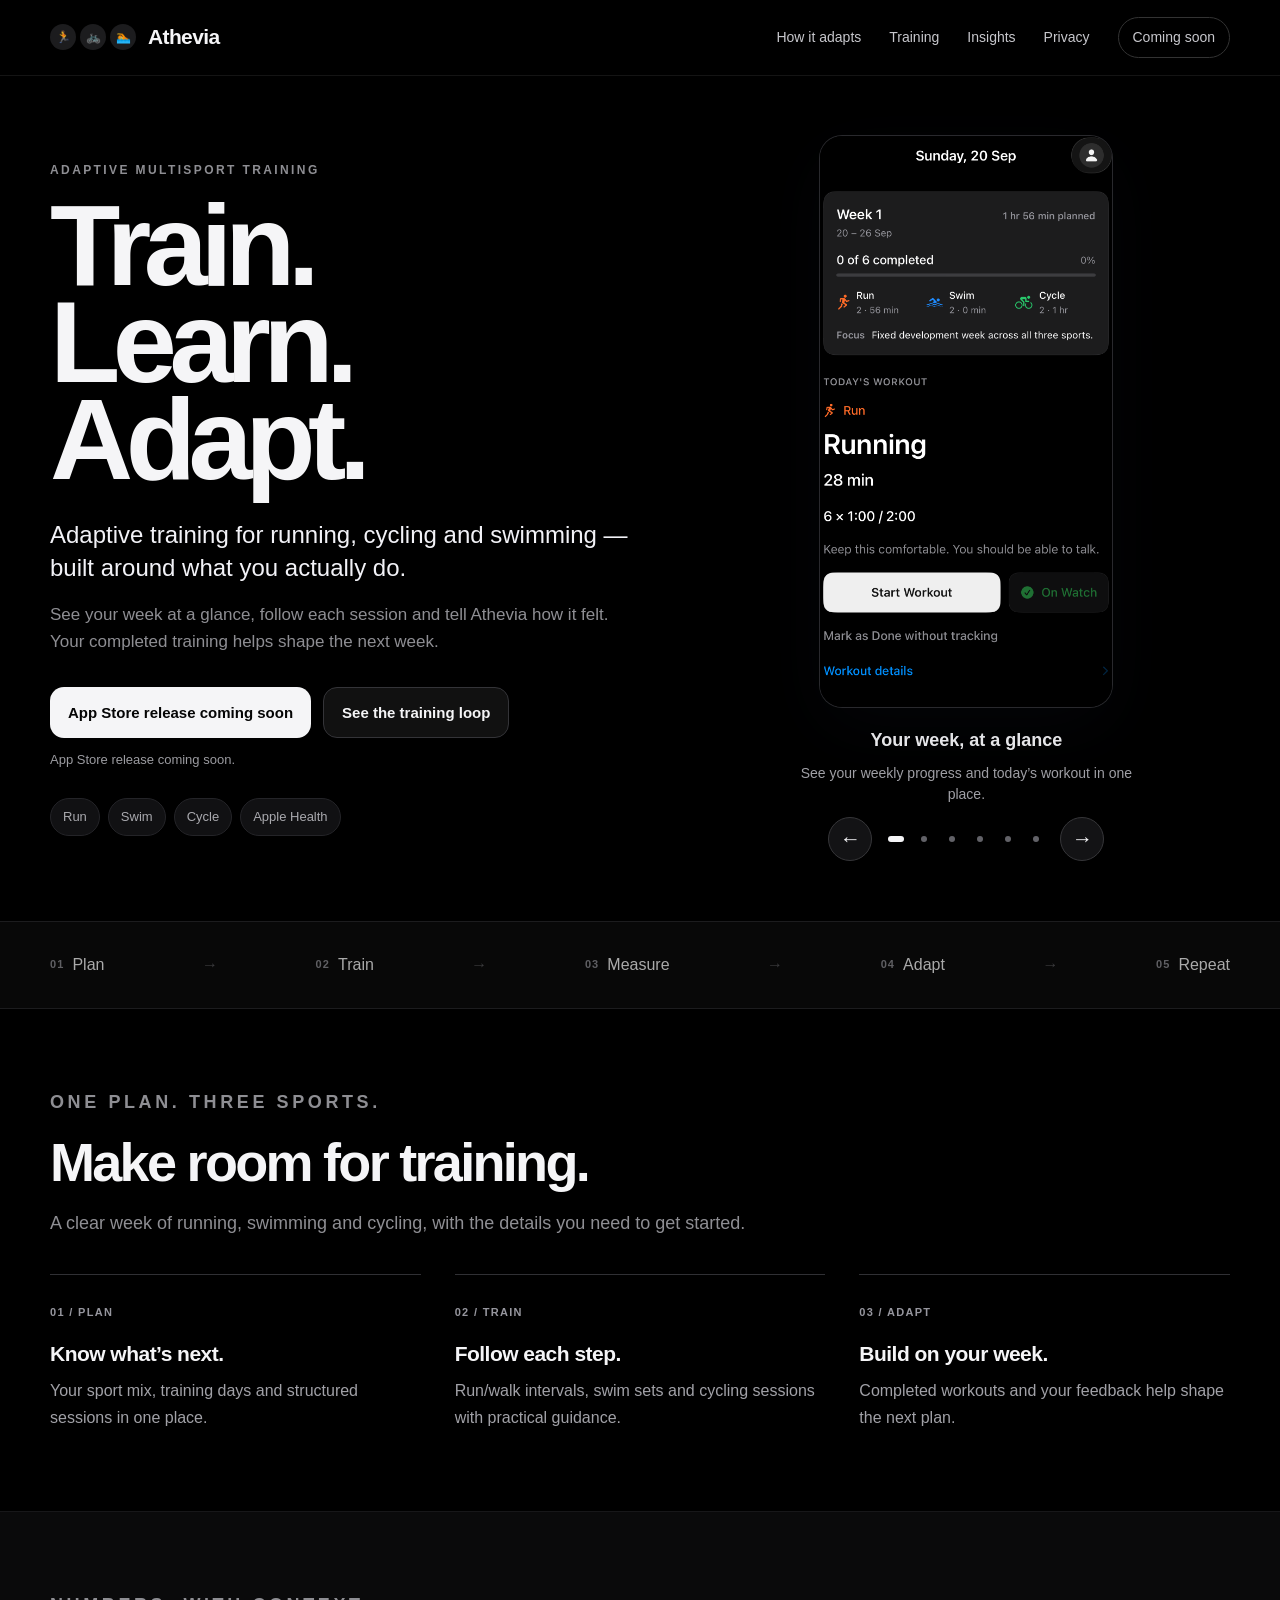
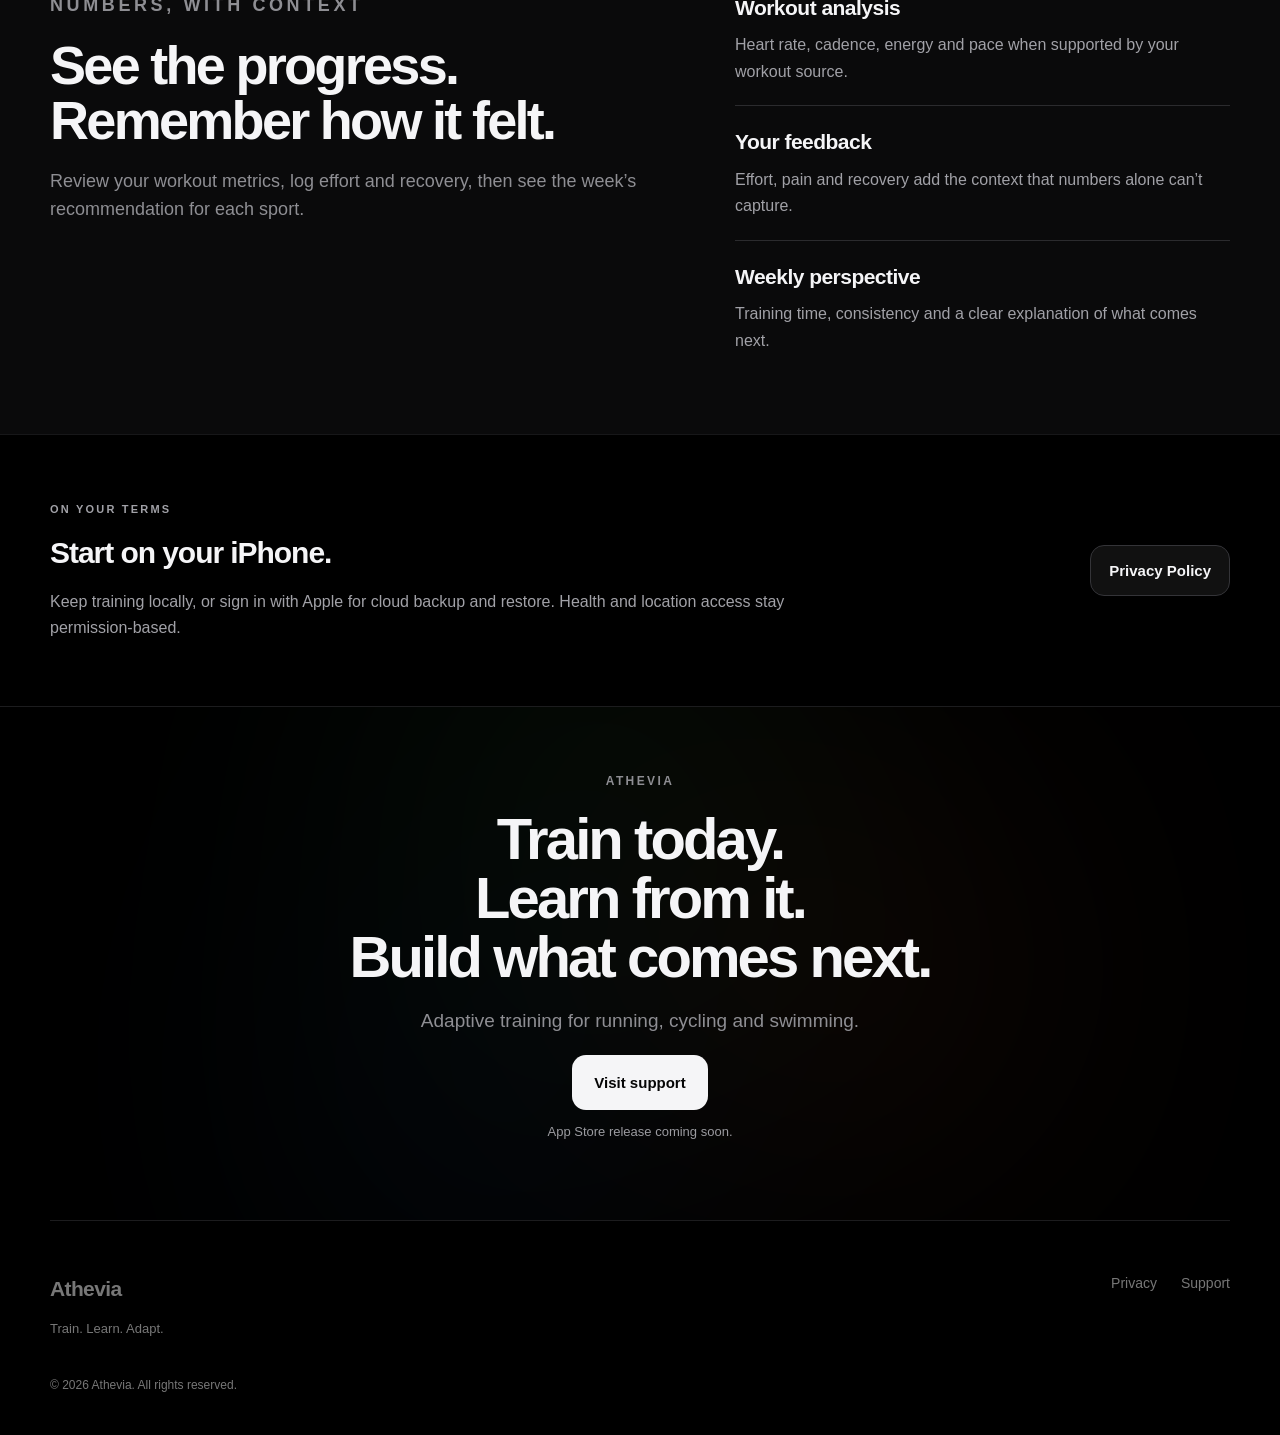
==== commit b3b4727f: "Simplify homepage with a cropped screenshot carousel" ====
--- a/index.html
+++ b/index.html
@@ -10,7 +10,7 @@
   <meta property="og:type" content="website">
   <title>Athevia — Adaptive Run, Swim &amp; Cycle Training</title>
   <link rel="icon" href="assets/favicon.svg" type="image/svg+xml">
-  <link rel="stylesheet" href="assets/styles.css?v=20260920">
+  <link rel="stylesheet" href="assets/styles.css?v=20260920-carousel">
 </head>
 <body>
 <header class="site-header">
@@ -42,10 +42,59 @@
       <p class="store-note js-store-note">App Store release coming soon.</p>
       <div class="hero-chips"><span>Run</span><span>Swim</span><span>Cycle</span><span>Apple Health</span></div>
     </div>
-    <div class="hero-shot reveal">
-      <div class="shot-glow"></div>
-      <img class="device" src="assets/screenshots/home-start.png" width="1170" height="2532" alt="Home showing weekly completion, the sport breakdown and today's run with a Start Workout button" fetchpriority="high" decoding="async">
-    </div>
+    <section class="app-carousel" aria-label="Explore Athevia" aria-roledescription="carousel" tabindex="0">
+      <div class="carousel-slides" id="app-slides">
+        <figure class="carousel-slide" role="group" aria-roledescription="slide" aria-label="1 of 6: Your week, at a glance">
+          <div class="screenshot-crop" style="--crop-top:-6.428571%">
+            <img src="assets/screenshots/home-start.png" width="1170" height="2532" alt="Weekly completion and today’s running workout" fetchpriority="high" decoding="async" draggable="false">
+          </div>
+          <figcaption><b>Your week, at a glance</b><span>See your weekly progress and today’s workout in one place.</span></figcaption>
+        </figure>
+        <figure class="carousel-slide" role="group" aria-roledescription="slide" aria-label="2 of 6: Every session, clearly planned" hidden>
+          <div class="screenshot-crop" style="--crop-top:-6.428571%">
+            <img src="assets/screenshots/swim-plan.png" width="1170" height="2532" alt="Swimming workout with warm-up, main sets and rest guidance" loading="lazy" decoding="async" draggable="false">
+          </div>
+          <figcaption><b>Every session, clearly planned</b><span>Follow warm-ups, sets, rest periods and technique guidance.</span></figcaption>
+        </figure>
+        <figure class="carousel-slide" role="group" aria-roledescription="slide" aria-label="3 of 6: Look inside your workout" hidden>
+          <div class="screenshot-crop" style="--crop-top:-6.428571%">
+            <img src="assets/screenshots/workout-analysis.png" width="1170" height="2532" alt="Completed run with heart rate, cadence, energy and pace charts" loading="lazy" decoding="async" draggable="false">
+          </div>
+          <figcaption><b>Look inside your workout</b><span>Explore heart rate, cadence, energy and pace when available.</span></figcaption>
+        </figure>
+        <figure class="carousel-slide" role="group" aria-roledescription="slide" aria-label="4 of 6: Capture how it felt" hidden>
+          <div class="screenshot-crop" style="--crop-top:-15.714286%">
+            <img src="assets/screenshots/feedback.png" width="1170" height="2532" alt="Effort, pain and recovery feedback" loading="lazy" decoding="async" draggable="false">
+          </div>
+          <figcaption><b>Capture how it felt</b><span>Log effort, pain and recovery after your session.</span></figcaption>
+        </figure>
+        <figure class="carousel-slide" role="group" aria-roledescription="slide" aria-label="5 of 6: See your progress" hidden>
+          <div class="screenshot-crop" style="--crop-top:-6.428571%">
+            <img src="assets/screenshots/progress.png" width="1170" height="2532" alt="Four-week training totals, sport progress and a training trend chart" loading="lazy" decoding="async" draggable="false">
+          </div>
+          <figcaption><b>See your progress</b><span>Review training time, consistency and progress across sports.</span></figcaption>
+        </figure>
+        <figure class="carousel-slide" role="group" aria-roledescription="slide" aria-label="6 of 6: Understand your next week" hidden>
+          <div class="screenshot-crop" style="--crop-top:-6.428571%">
+            <img src="assets/screenshots/week-analysis.png" width="1170" height="2532" alt="Weekly analysis with completed sessions, effort and plan recommendations" loading="lazy" decoding="async" draggable="false">
+          </div>
+          <figcaption><b>Understand your next week</b><span>Review each sport and the reasoning behind your plan.</span></figcaption>
+        </figure>
+      </div>
+      <div class="carousel-controls" hidden>
+        <button class="carousel-arrow" type="button" data-carousel-prev aria-label="Previous screenshot" aria-controls="app-slides">←</button>
+        <div class="carousel-dots" role="group" aria-label="Choose a screenshot">
+          <button type="button" class="carousel-dot" data-carousel-index="0" aria-label="Show your week, at a glance" aria-current="true"><span></span></button>
+          <button type="button" class="carousel-dot" data-carousel-index="1" aria-label="Show every session, clearly planned" aria-current="false"><span></span></button>
+          <button type="button" class="carousel-dot" data-carousel-index="2" aria-label="Show look inside your workout" aria-current="false"><span></span></button>
+          <button type="button" class="carousel-dot" data-carousel-index="3" aria-label="Show capture how it felt" aria-current="false"><span></span></button>
+          <button type="button" class="carousel-dot" data-carousel-index="4" aria-label="Show see your progress" aria-current="false"><span></span></button>
+          <button type="button" class="carousel-dot" data-carousel-index="5" aria-label="Show understand your next week" aria-current="false"><span></span></button>
+        </div>
+        <button class="carousel-arrow" type="button" data-carousel-next aria-label="Next screenshot" aria-controls="app-slides">→</button>
+      </div>
+      <p class="sr-only" data-carousel-status aria-live="polite" aria-atomic="true"></p>
+    </section>
   </section>
 
   <section class="loop-strip" id="loop">
@@ -55,96 +104,37 @@
   </section>
 
 
-  <section class="shell section" id="home">
-    <div class="two-up">
-      <div class="feature-copy reveal">
-        <p class="eyebrow">FROM READY TO DONE</p>
-        <h2>Your next session.<br>Your latest achievement.</h2>
-        <p>Home keeps today's workout and the whole week's progress together. See the plan, start your session and return to the results when you're done.</p>
-        <div class="feature-points">
-          <article><b>Know the week</b><span>Planned time, completed sessions and the run, swim and cycle breakdown at a glance.</span></article>
-          <article><b>Review the result</b><span>See time, distance and pace after a supported workout, then share the session from Home or Plan.</span></article>
-          <article><b>Add your report</b><span>Capture how the workout felt while it is still fresh.</span></article>
-        </div>
-      </div>
-      <img class="device reveal" src="assets/screenshots/home-complete.png" width="1170" height="2532" alt="Home after a completed run, showing time, distance, pace, a share button and Add your report" loading="lazy" decoding="async">
+  <section class="shell section concise-section" id="training">
+    <div class="section-heading">
+      <p class="eyebrow">ONE PLAN. THREE SPORTS.</p>
+      <h2>Make room for training.</h2>
+      <p>A clear week of running, swimming and cycling, with the details you need to get started.</p>
+    </div>
+    <div class="benefit-grid">
+      <article><span class="benefit-number">01 / PLAN</span><h3>Know what’s next.</h3><p>Your sport mix, training days and structured sessions in one place.</p></article>
+      <article><span class="benefit-number">02 / TRAIN</span><h3>Follow each step.</h3><p>Run/walk intervals, swim sets and cycling sessions with practical guidance.</p></article>
+      <article><span class="benefit-number">03 / ADAPT</span><h3>Build on your week.</h3><p>Completed workouts and your feedback help shape the next plan.</p></article>
     </div>
   </section>
 
-  <section class="shell section" id="training">
-    <div class="section-heading reveal">
-      <p class="eyebrow">YOUR WEEK, IN ONE PLACE</p>
-      <h2>Run. Swim. Cycle. One plan.</h2>
-      <p>See training and rest days together. Open a session for its duration or distance, workout structure and practical guidance.</p>
-    </div>
-    <div class="feature-split">
-      <img class="device reveal" src="assets/screenshots/swim-plan.png" width="1170" height="2532" alt="Swimming plan showing a 300-metre session with warm-up, main sets, breathing guidance and rest instructions" loading="lazy" decoding="async">
-      <div class="feature-copy reveal">
-        <p class="kicker">A CLEAR PLAN FOR EACH SESSION</p>
-        <h3>Know every step before you start.</h3>
-        <p>Run/walk intervals, swim lengths and cycling sessions make the work clear. Swim plans include warm-up sets, breathing drills, technique cues and rest between lengths.</p>
-        <div class="feature-points">
-          <article><b>Week at a glance</b><span>See run, swim, cycle and recovery days together.</span></article>
-          <article><b>Session detail</b><span>Warm-up, main set, repetitions, distance and rest are visible before training.</span></article>
-          <article><b>Works with your day</b><span>Start the workout on iPhone, use Apple Watch where supported, or record completion manually.</span></article>
-        </div>
+  <section class="band" id="insights">
+    <div class="shell section concise-section insight-copy">
+      <div class="section-heading">
+        <p class="eyebrow">NUMBERS, WITH CONTEXT</p>
+        <h2>See the progress.<br>Remember how it felt.</h2>
+        <p>Review your workout metrics, log effort and recovery, then see the week’s recommendation for each sport.</p>
+      </div>
+      <div class="insight-details">
+        <article><h3>Workout analysis</h3><p>Heart rate, cadence, energy and pace when supported by your workout source.</p></article>
+        <article><h3>Your feedback</h3><p>Effort, pain and recovery add the context that numbers alone can’t capture.</p></article>
+        <article><h3>Weekly perspective</h3><p>Training time, consistency and a clear explanation of what comes next.</p></article>
       </div>
     </div>
   </section>
 
-  <section class="band">
-    <div class="shell section two-up">
-      <div class="feature-copy reveal">
-        <p class="eyebrow">LOOK INSIDE THE WORKOUT</p>
-        <h2>Understand the session you completed.</h2>
-        <p>Review the workout against its target. Explore heart rate, cadence, active energy, pace and time in heart-rate zones when those metrics are available.</p>
-        <div class="metric-tags"><span>Heart rate</span><span>Cadence</span><span>Energy</span><span>Pace</span><span>Zones</span></div>
-        <p class="muted">Available metrics depend on the workout source and sensors you use.</p>
-      </div>
-      <img class="device reveal" src="assets/screenshots/workout-analysis.png" width="1170" height="2532" alt="Completed running workout with heart rate, cadence, energy and pace charts, plus a heart-rate zones section" loading="lazy" decoding="async">
-    </div>
-  </section>
-
-  <section class="shell section">
-    <div class="feature-split reverse">
-      <img class="device reveal" src="assets/screenshots/feedback.png" width="1170" height="2532" alt="Post-workout feedback with effort from 1 to 10, pain from 0 to 10, recovery and optional symptom flags" loading="lazy" decoding="async">
-      <div class="feature-copy reveal">
-        <p class="eyebrow">HOW IT FELT MATTERS</p>
-        <h2>Tell Athevia how the workout felt.</h2>
-        <p>Add a quick report after training: how hard it felt, any pain and how recovered you feel. Optional symptom flags add context to your training record.</p>
-        <div class="feedback-grid">
-          <article><b>Effort 1–10</b><span>How hard did it feel?</span></article>
-          <article><b>Pain 0–10</b><span>Was there any pain?</span></article>
-          <article><b>Recovery</b><span>Fresh, good, okay, tired or exhausted.</span></article>
-          <article><b>Symptoms</b><span>Optional flags for unusual responses.</span></article>
-        </div>
-      </div>
-    </div>
-  </section>
-
-  <section class="band" id="insights">
-    <div class="shell section">
-      <div class="section-heading reveal">
-        <p class="eyebrow">LEARN FROM THE WEEK</p>
-        <h2>See your progress.<br>Understand what comes next.</h2>
-        <p>Check training time, workout count and adherence over the last four weeks. Open a weekly analysis to review each sport and see the recommendation for your next plan.</p>
-      </div>
-      <div class="gallery">
-        <figure class="reveal"><img class="device" src="assets/screenshots/progress.png" width="1170" height="2532" alt="Progress overview showing the last four weeks of training time, workout count, adherence and sport-specific progress" loading="lazy" decoding="async"><figcaption><b>Progress overview</b><span>Training time, workout count, adherence and trends, with a separate view of progress in each sport.</span></figcaption></figure>
-        <figure class="reveal"><img class="device" src="assets/screenshots/week-analysis.png" width="1170" height="2532" alt="Weekly analysis showing completed sessions, duration, average effort, pain and a Maintain recommendation with a Why link" loading="lazy" decoding="async"><figcaption><b>Week analysis</b><span>Completed sessions, time or distance, average reported effort and pain. Open “Why?” to understand the plan recommendation.</span></figcaption></figure>
-      </div>
-    </div>
-  </section>
-
-  <section class="shell section local-first">
-    <div class="feature-copy reveal">
-      <p class="eyebrow">LOCAL FIRST</p>
-      <h2>Your training starts on your iPhone.</h2>
-      <p>Choose “Continue on this iPhone” to keep using your local training. Choose “Continue with Apple” when you want cloud backup and restore.</p>
-      <p class="muted">Apple Health and location access are permission-based and are used only for the features you choose to enable.</p>
-      <a class="text-link" href="privacy/">Read the Privacy Policy →</a>
-    </div>
-    <img class="device reveal" src="assets/screenshots/login.png" width="1170" height="2532" alt="Athevia welcome screen with Continue with Apple and Continue on this iPhone options" loading="lazy" decoding="async">
+  <section class="shell compact-privacy">
+    <div><p class="eyebrow">ON YOUR TERMS</p><h2>Start on your iPhone.</h2><p>Keep training locally, or sign in with Apple for cloud backup and restore. Health and location access stay permission-based.</p></div>
+    <a class="button secondary" href="privacy/">Privacy Policy</a>
   </section>
 
   <section class="cta" id="download">
@@ -164,6 +154,6 @@
   <div class="footer-links"><a href="privacy/">Privacy</a><a href="support/">Support</a></div>
   <small>© <span id="year"></span> Athevia. All rights reserved.</small>
 </footer>
-<script src="assets/site.js?v=20260920"></script>
+<script src="assets/site.js?v=20260920-carousel"></script>
 </body>
 </html>
--- a/assets/styles.css
+++ b/assets/styles.css
@@ -14,3 +14,43 @@
 @media(max-width:900px){.shot-glow{width:min(420px,100%)}.hero{gap:40px}.site-header nav a{width:100%;padding:8px 0}.site-header nav .nav-cta{padding:9px 14px}.hero-shot .device{width:min(335px,100%)}}
 @media(max-width:360px){.section-heading h2,.feature-copy h2,.cta h2{font-size:39px}.feedback-grid article{padding:16px}.brand{gap:8px}}
 @media(prefers-reduced-motion:reduce){html{scroll-behavior:auto}.button{transition:none}.button:hover{transform:none}}
+
+/* One focused screenshot viewport; crop coordinates use the original 1170 × 2532 images. */
+[hidden]{display:none!important}
+.hero{min-height:720px;padding:60px 0;gap:70px}
+.app-carousel{width:100%;max-width:410px;min-width:0;justify-self:center;outline-offset:8px}
+.carousel-slide{margin:0;display:grid;justify-items:center}
+.screenshot-crop{position:relative;width:min(292px,100%);aspect-ratio:1074/2100;overflow:hidden;border-radius:22px;background:#000;box-shadow:0 0 0 1px #29292d,0 20px 70px #121b2633;isolation:isolate;touch-action:pan-y}
+.screenshot-crop img{position:absolute;width:108.938547%;max-width:none;height:auto;left:-4.469274%;top:var(--crop-top);user-select:none;pointer-events:none}
+.carousel-slide figcaption{width:100%;max-width:360px;text-align:center;margin:20px 0 0;min-height:82px;gap:5px}
+.carousel-slide figcaption b{font-size:18px;color:#f5f5f7}
+.carousel-slide figcaption span{font-size:14px;line-height:1.5;color:#a1a1a7}
+.carousel-controls{display:flex;align-items:center;justify-content:center;gap:10px;margin-top:8px}
+.carousel-arrow{display:grid;place-items:center;width:44px;height:44px;flex-shrink:0;border:1px solid #363639;background:#131315;border-radius:50%;font-size:21px;color:#f5f5f7;cursor:pointer}
+.carousel-arrow:hover{background:#29292d}
+.carousel-dots{display:flex;align-items:center;gap:0}
+.carousel-dot{display:grid;place-items:center;width:28px;height:44px;padding:0;border:0;background:none;cursor:pointer}
+.carousel-dot span{width:6px;height:6px;border-radius:50%;background:#626268}
+.carousel-dot[aria-current="true"] span{width:16px;border-radius:8px;background:#f5f5f7}
+.sr-only{position:absolute;width:1px;height:1px;padding:0;margin:-1px;overflow:hidden;clip-path:inset(50%);white-space:nowrap;border:0}
+.concise-section{padding:80px 0}
+.concise-section .section-heading{margin-bottom:36px}
+.concise-section h2{font-size:clamp(36px,4.5vw,54px)}
+.benefit-grid{display:grid;grid-template-columns:repeat(3,1fr);gap:34px}
+.benefit-grid article{border-top:1px solid #303034;padding-top:24px}
+.benefit-number{font-size:11px;font-weight:700;letter-spacing:.12em;color:#96969e}
+.benefit-grid h3,.insight-details h3{font-size:21px;letter-spacing:-.025em;margin:14px 0 8px}
+.benefit-grid p,.insight-details p,.compact-privacy p{color:#a1a1a7;font-size:16px;line-height:1.65;margin:0}
+.insight-copy{display:grid;grid-template-columns:1.1fr .9fr;gap:80px;align-items:start}
+.insight-copy .section-heading{margin:0}
+.insight-details article{padding:0 0 20px;margin-bottom:20px;border-bottom:1px solid #2b2b2e}
+.insight-details article:last-child{margin-bottom:0;border-bottom:0;padding-bottom:0}
+.insight-details h3{margin-top:0}
+.compact-privacy{display:flex;align-items:center;justify-content:space-between;gap:40px;padding:65px 0}
+.compact-privacy>div{max-width:740px}
+.compact-privacy .eyebrow{font-size:11px;margin:0 0 12px}
+.compact-privacy h2{font-size:30px;letter-spacing:-.035em;margin:0 0 12px}
+.compact-privacy .button{white-space:nowrap;flex-shrink:0}
+.cta{min-height:420px}.cta-inner{padding:65px 24px}.cta h2{font-size:clamp(38px,5vw,58px)}
+@media(max-width:900px){.hero{gap:42px;padding:50px 0}.hero h1{font-size:76px}.app-carousel{max-width:360px}.insight-copy{grid-template-columns:1fr;gap:32px}.compact-privacy{align-items:flex-start;flex-direction:column;gap:24px}}
+@media(max-width:620px){.hero h1{font-size:62px}.screenshot-crop{width:min(270px,100%)}.hero .supporting{font-size:16px}.benefit-grid{grid-template-columns:1fr;gap:25px}.concise-section{padding:55px 0}.compact-privacy{padding:48px 0}.carousel-slide figcaption{min-height:85px;padding:0 6px}.app-carousel{max-width:320px}}
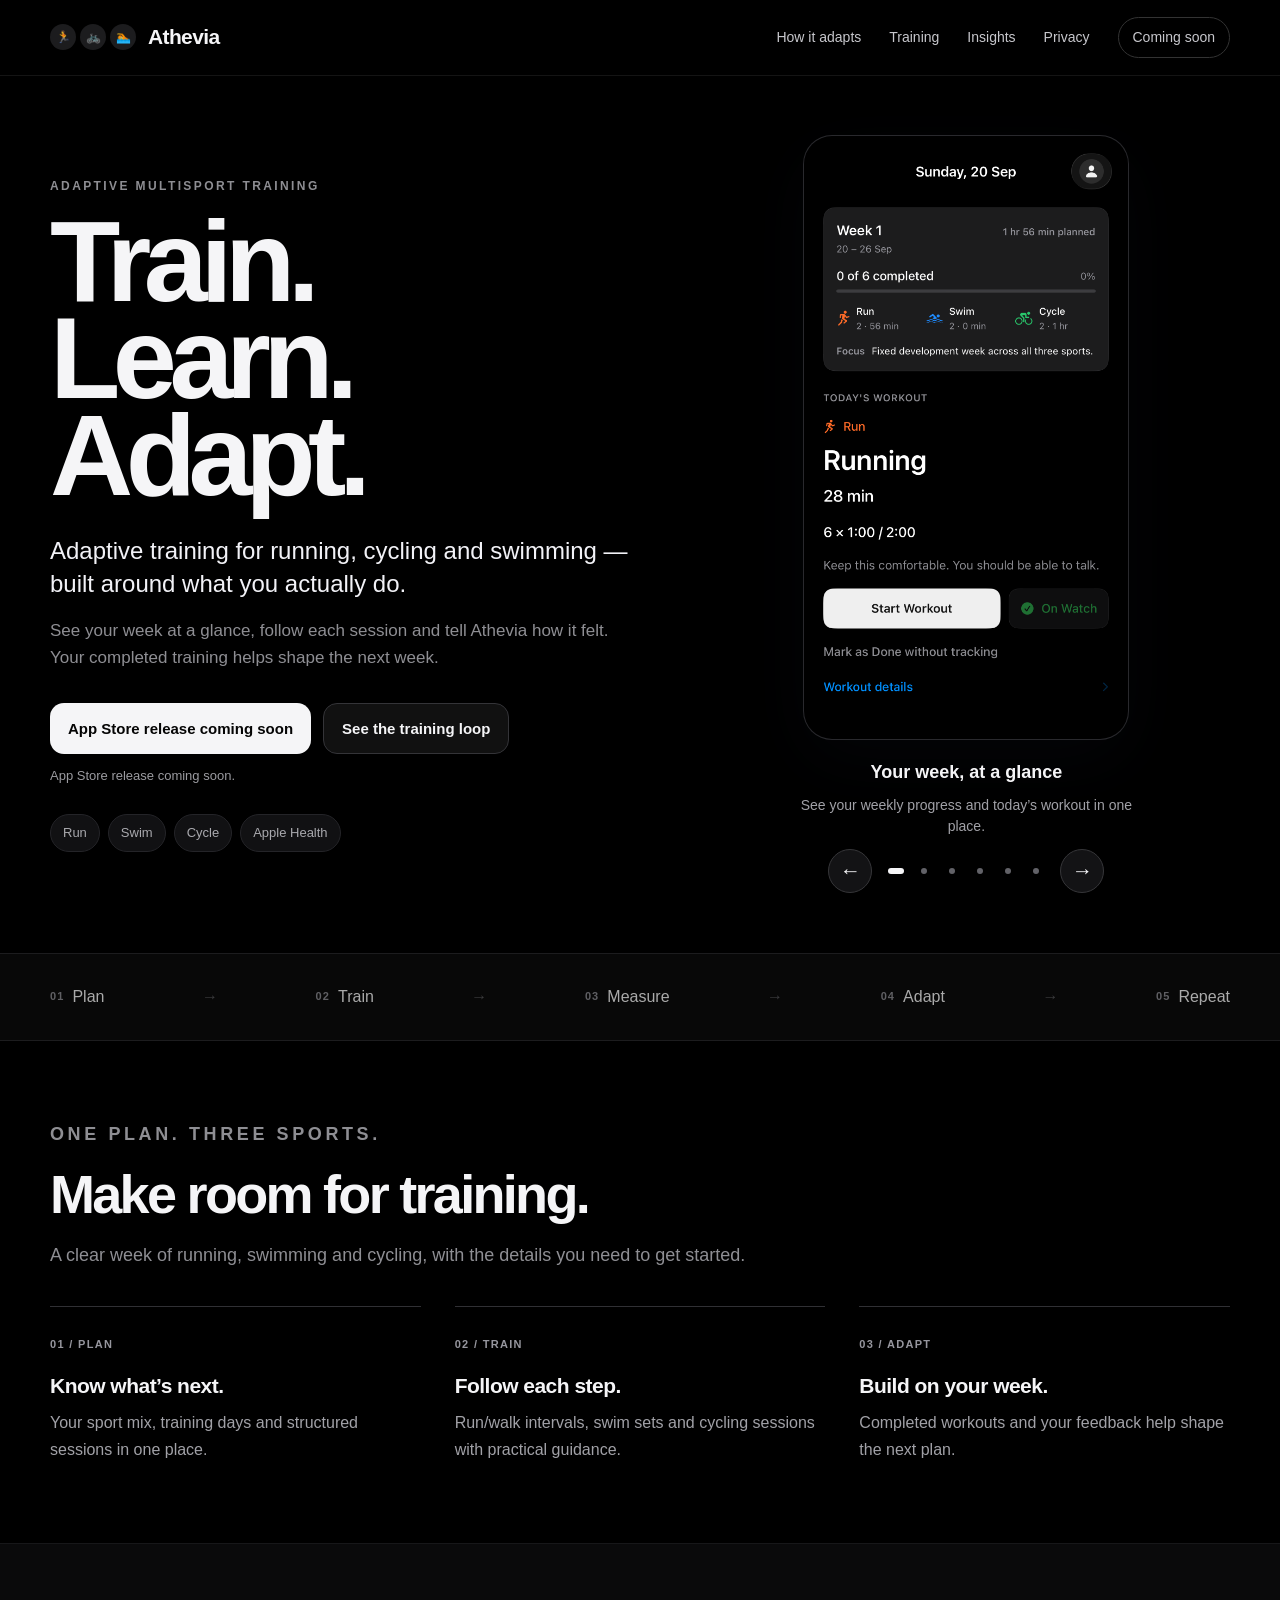
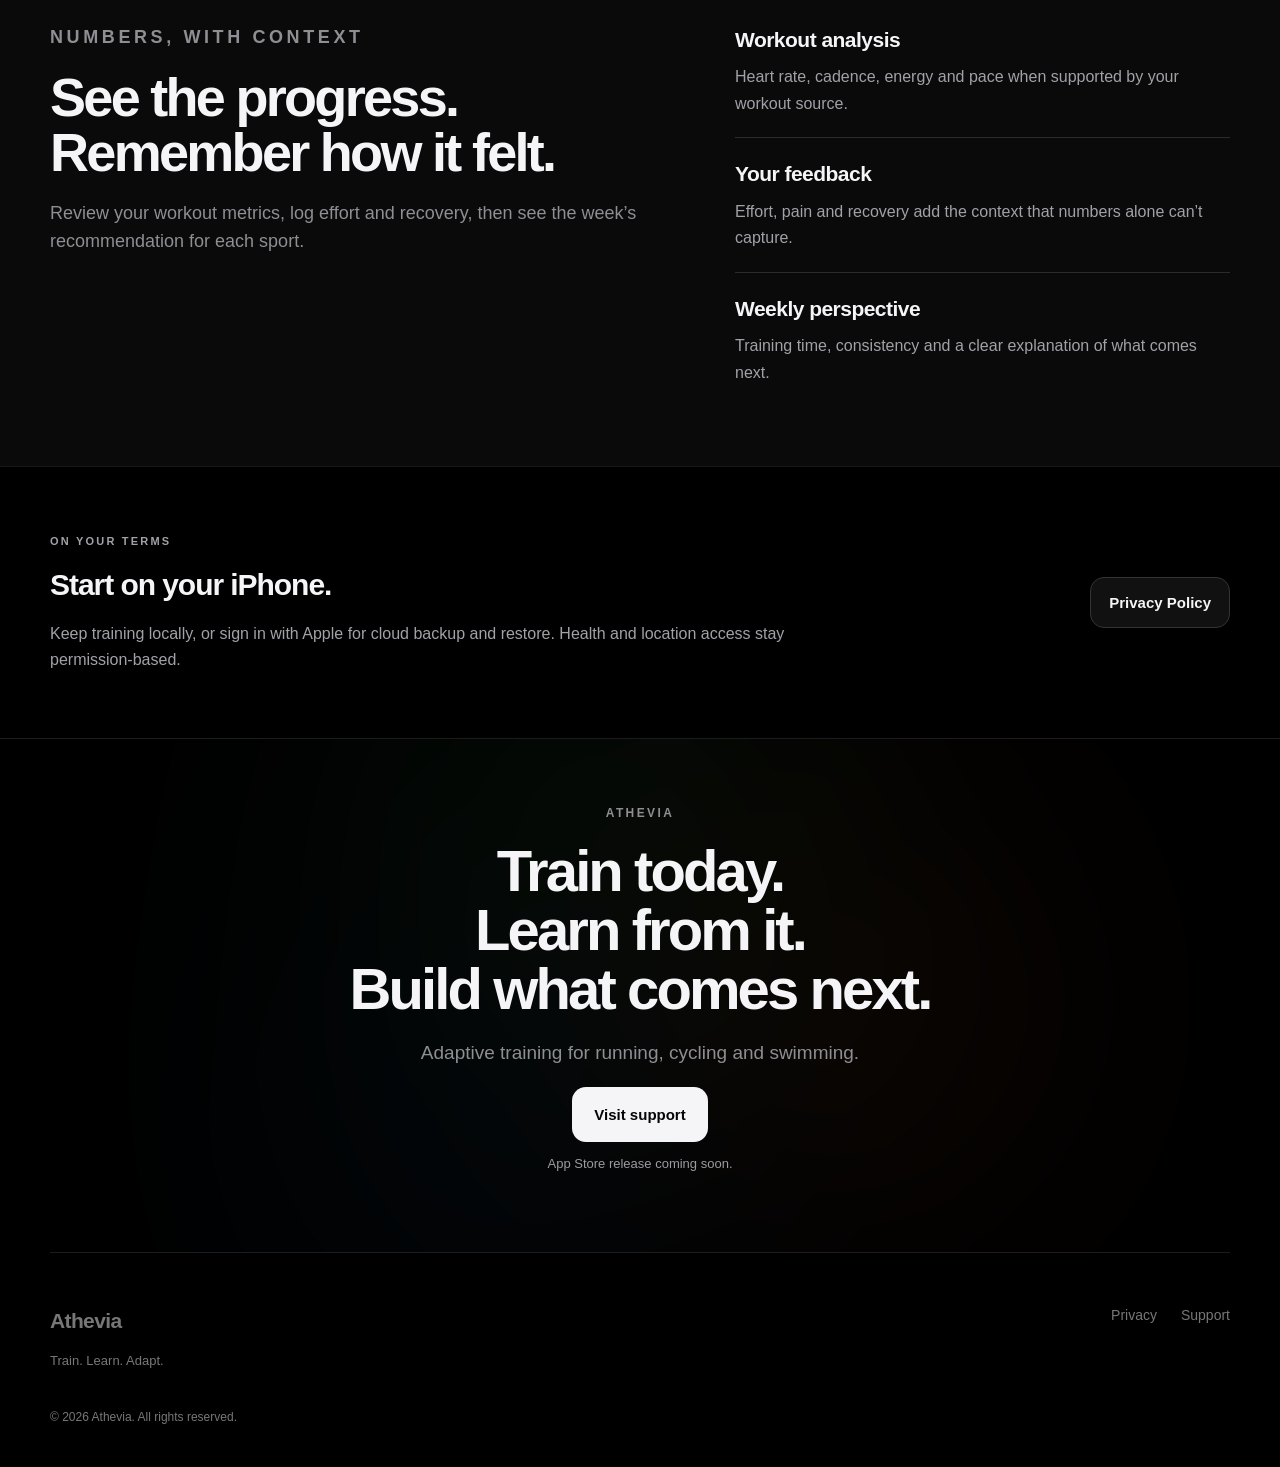
==== commit c9007613: "Add breathing room inside screenshot carousel frames" ====
--- a/index.html
+++ b/index.html
@@ -10,7 +10,7 @@
   <meta property="og:type" content="website">
   <title>Athevia — Adaptive Run, Swim &amp; Cycle Training</title>
   <link rel="icon" href="assets/favicon.svg" type="image/svg+xml">
-  <link rel="stylesheet" href="assets/styles.css?v=20260920-carousel">
+  <link rel="stylesheet" href="assets/styles.css?v=20260920-padding">
 </head>
 <body>
 <header class="site-header">
@@ -45,38 +45,50 @@
     <section class="app-carousel" aria-label="Explore Athevia" aria-roledescription="carousel" tabindex="0">
       <div class="carousel-slides" id="app-slides">
         <figure class="carousel-slide" role="group" aria-roledescription="slide" aria-label="1 of 6: Your week, at a glance">
-          <div class="screenshot-crop" style="--crop-top:-6.428571%">
-            <img src="assets/screenshots/home-start.png" width="1170" height="2532" alt="Weekly completion and today’s running workout" fetchpriority="high" decoding="async" draggable="false">
+          <div class="screenshot-frame">
+            <div class="screenshot-crop" style="--crop-top:-6.428571%">
+              <img src="assets/screenshots/home-start.png" width="1170" height="2532" alt="Weekly completion and today’s running workout" fetchpriority="high" decoding="async" draggable="false">
+            </div>
           </div>
           <figcaption><b>Your week, at a glance</b><span>See your weekly progress and today’s workout in one place.</span></figcaption>
         </figure>
         <figure class="carousel-slide" role="group" aria-roledescription="slide" aria-label="2 of 6: Every session, clearly planned" hidden>
-          <div class="screenshot-crop" style="--crop-top:-6.428571%">
-            <img src="assets/screenshots/swim-plan.png" width="1170" height="2532" alt="Swimming workout with warm-up, main sets and rest guidance" loading="lazy" decoding="async" draggable="false">
+          <div class="screenshot-frame">
+            <div class="screenshot-crop" style="--crop-top:-6.428571%">
+              <img src="assets/screenshots/swim-plan.png" width="1170" height="2532" alt="Swimming workout with warm-up, main sets and rest guidance" loading="lazy" decoding="async" draggable="false">
+            </div>
           </div>
           <figcaption><b>Every session, clearly planned</b><span>Follow warm-ups, sets, rest periods and technique guidance.</span></figcaption>
         </figure>
         <figure class="carousel-slide" role="group" aria-roledescription="slide" aria-label="3 of 6: Look inside your workout" hidden>
-          <div class="screenshot-crop" style="--crop-top:-6.428571%">
-            <img src="assets/screenshots/workout-analysis.png" width="1170" height="2532" alt="Completed run with heart rate, cadence, energy and pace charts" loading="lazy" decoding="async" draggable="false">
+          <div class="screenshot-frame">
+            <div class="screenshot-crop" style="--crop-top:-6.428571%">
+              <img src="assets/screenshots/workout-analysis.png" width="1170" height="2532" alt="Completed run with heart rate, cadence, energy and pace charts" loading="lazy" decoding="async" draggable="false">
+            </div>
           </div>
           <figcaption><b>Look inside your workout</b><span>Explore heart rate, cadence, energy and pace when available.</span></figcaption>
         </figure>
         <figure class="carousel-slide" role="group" aria-roledescription="slide" aria-label="4 of 6: Capture how it felt" hidden>
-          <div class="screenshot-crop" style="--crop-top:-15.714286%">
-            <img src="assets/screenshots/feedback.png" width="1170" height="2532" alt="Effort, pain and recovery feedback" loading="lazy" decoding="async" draggable="false">
+          <div class="screenshot-frame">
+            <div class="screenshot-crop" style="--crop-top:-15.714286%">
+              <img src="assets/screenshots/feedback.png" width="1170" height="2532" alt="Effort, pain and recovery feedback" loading="lazy" decoding="async" draggable="false">
+            </div>
           </div>
           <figcaption><b>Capture how it felt</b><span>Log effort, pain and recovery after your session.</span></figcaption>
         </figure>
         <figure class="carousel-slide" role="group" aria-roledescription="slide" aria-label="5 of 6: See your progress" hidden>
-          <div class="screenshot-crop" style="--crop-top:-6.428571%">
-            <img src="assets/screenshots/progress.png" width="1170" height="2532" alt="Four-week training totals, sport progress and a training trend chart" loading="lazy" decoding="async" draggable="false">
+          <div class="screenshot-frame">
+            <div class="screenshot-crop" style="--crop-top:-6.428571%">
+              <img src="assets/screenshots/progress.png" width="1170" height="2532" alt="Four-week training totals, sport progress and a training trend chart" loading="lazy" decoding="async" draggable="false">
+            </div>
           </div>
           <figcaption><b>See your progress</b><span>Review training time, consistency and progress across sports.</span></figcaption>
         </figure>
         <figure class="carousel-slide" role="group" aria-roledescription="slide" aria-label="6 of 6: Understand your next week" hidden>
-          <div class="screenshot-crop" style="--crop-top:-6.428571%">
-            <img src="assets/screenshots/week-analysis.png" width="1170" height="2532" alt="Weekly analysis with completed sessions, effort and plan recommendations" loading="lazy" decoding="async" draggable="false">
+          <div class="screenshot-frame">
+            <div class="screenshot-crop" style="--crop-top:-6.428571%">
+              <img src="assets/screenshots/week-analysis.png" width="1170" height="2532" alt="Weekly analysis with completed sessions, effort and plan recommendations" loading="lazy" decoding="async" draggable="false">
+            </div>
           </div>
           <figcaption><b>Understand your next week</b><span>Review each sport and the reasoning behind your plan.</span></figcaption>
         </figure>
--- a/assets/styles.css
+++ b/assets/styles.css
@@ -20,7 +20,8 @@
 .hero{min-height:720px;padding:60px 0;gap:70px}
 .app-carousel{width:100%;max-width:410px;min-width:0;justify-self:center;outline-offset:8px}
 .carousel-slide{margin:0;display:grid;justify-items:center}
-.screenshot-crop{position:relative;width:min(292px,100%);aspect-ratio:1074/2100;overflow:hidden;border-radius:22px;background:#000;box-shadow:0 0 0 1px #29292d,0 20px 70px #121b2633;isolation:isolate;touch-action:pan-y}
+.screenshot-frame{width:min(324px,100%);padding:16px;border-radius:28px;background:#000;box-shadow:0 0 0 1px #29292d,0 20px 70px #121b2633}
+.screenshot-crop{position:relative;width:100%;aspect-ratio:1074/2100;overflow:hidden;border-radius:12px;background:#000;isolation:isolate;touch-action:pan-y}
 .screenshot-crop img{position:absolute;width:108.938547%;max-width:none;height:auto;left:-4.469274%;top:var(--crop-top);user-select:none;pointer-events:none}
 .carousel-slide figcaption{width:100%;max-width:360px;text-align:center;margin:20px 0 0;min-height:82px;gap:5px}
 .carousel-slide figcaption b{font-size:18px;color:#f5f5f7}
@@ -53,4 +54,4 @@
 .compact-privacy .button{white-space:nowrap;flex-shrink:0}
 .cta{min-height:420px}.cta-inner{padding:65px 24px}.cta h2{font-size:clamp(38px,5vw,58px)}
 @media(max-width:900px){.hero{gap:42px;padding:50px 0}.hero h1{font-size:76px}.app-carousel{max-width:360px}.insight-copy{grid-template-columns:1fr;gap:32px}.compact-privacy{align-items:flex-start;flex-direction:column;gap:24px}}
-@media(max-width:620px){.hero h1{font-size:62px}.screenshot-crop{width:min(270px,100%)}.hero .supporting{font-size:16px}.benefit-grid{grid-template-columns:1fr;gap:25px}.concise-section{padding:55px 0}.compact-privacy{padding:48px 0}.carousel-slide figcaption{min-height:85px;padding:0 6px}.app-carousel{max-width:320px}}
+@media(max-width:620px){.hero h1{font-size:62px}.screenshot-frame{width:min(298px,100%);padding:14px;border-radius:26px}.hero .supporting{font-size:16px}.benefit-grid{grid-template-columns:1fr;gap:25px}.concise-section{padding:55px 0}.compact-privacy{padding:48px 0}.carousel-slide figcaption{min-height:85px;padding:0 6px}.app-carousel{max-width:320px}}
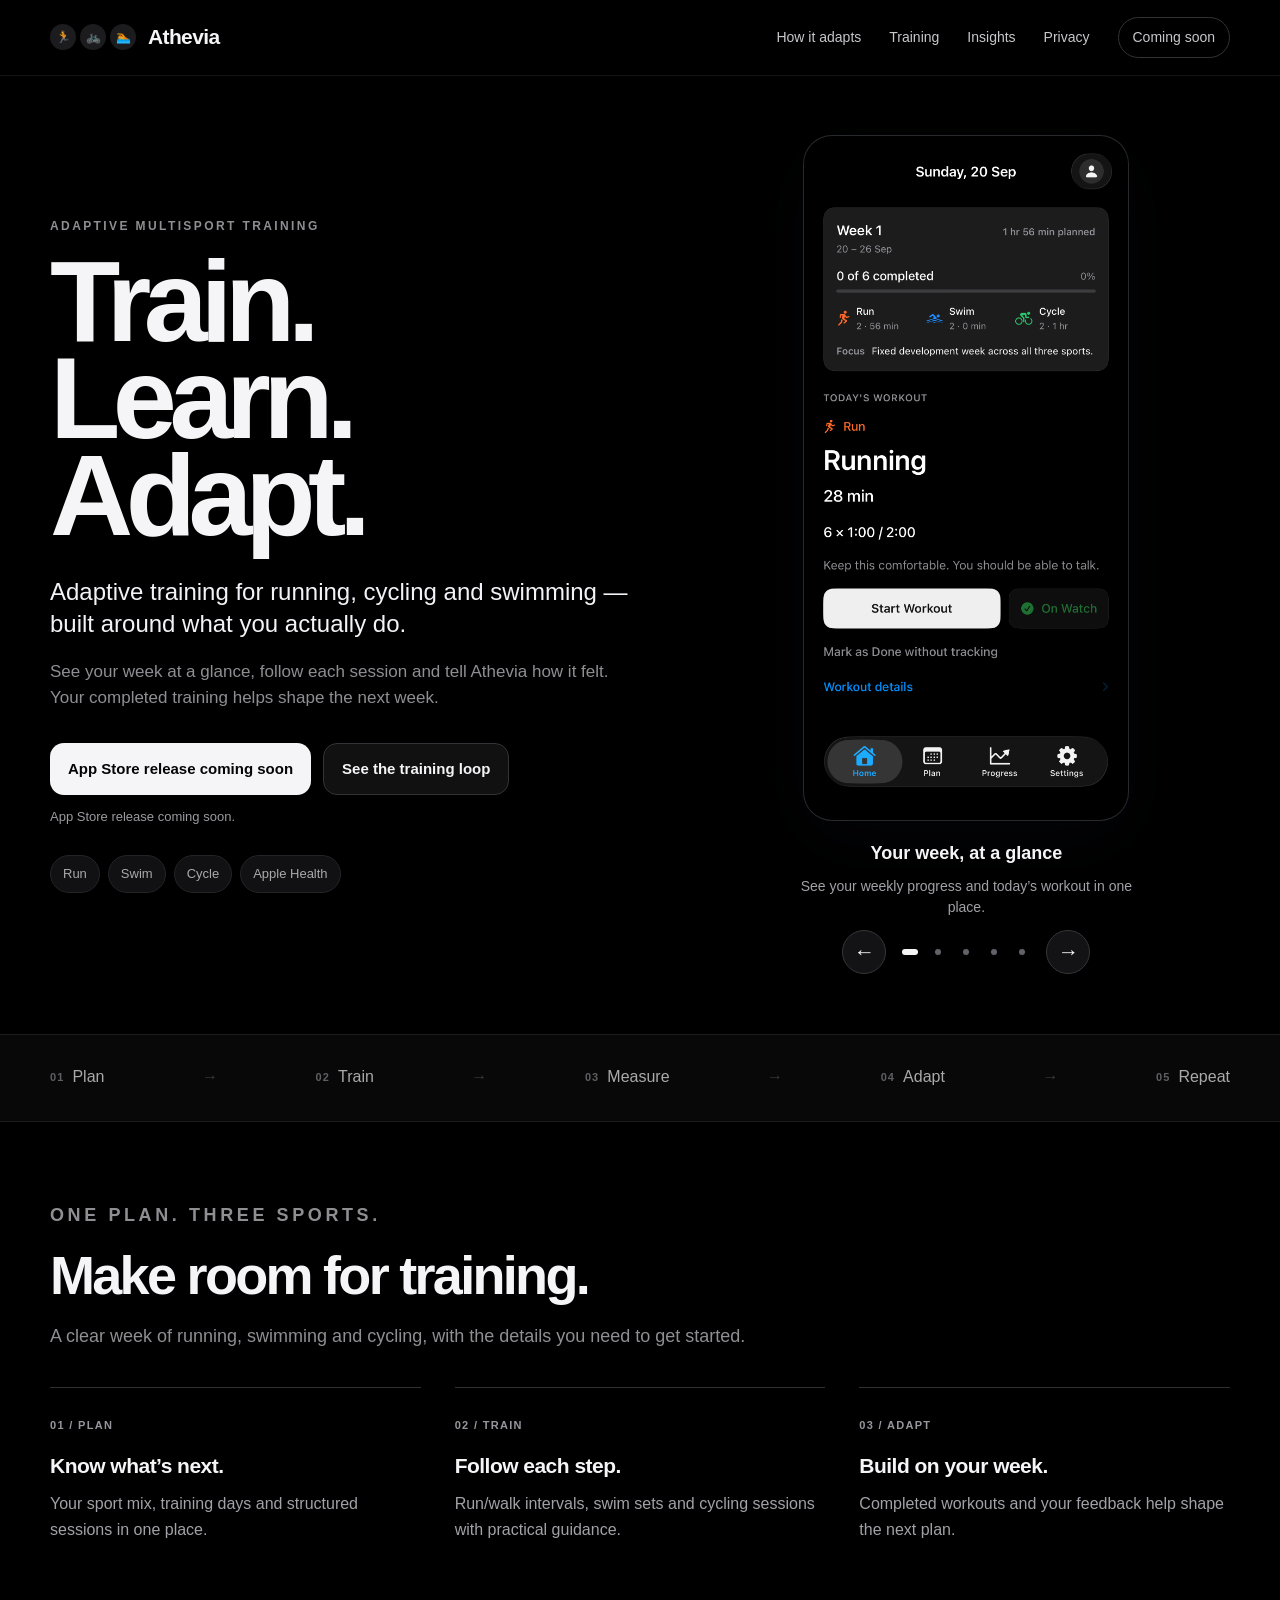
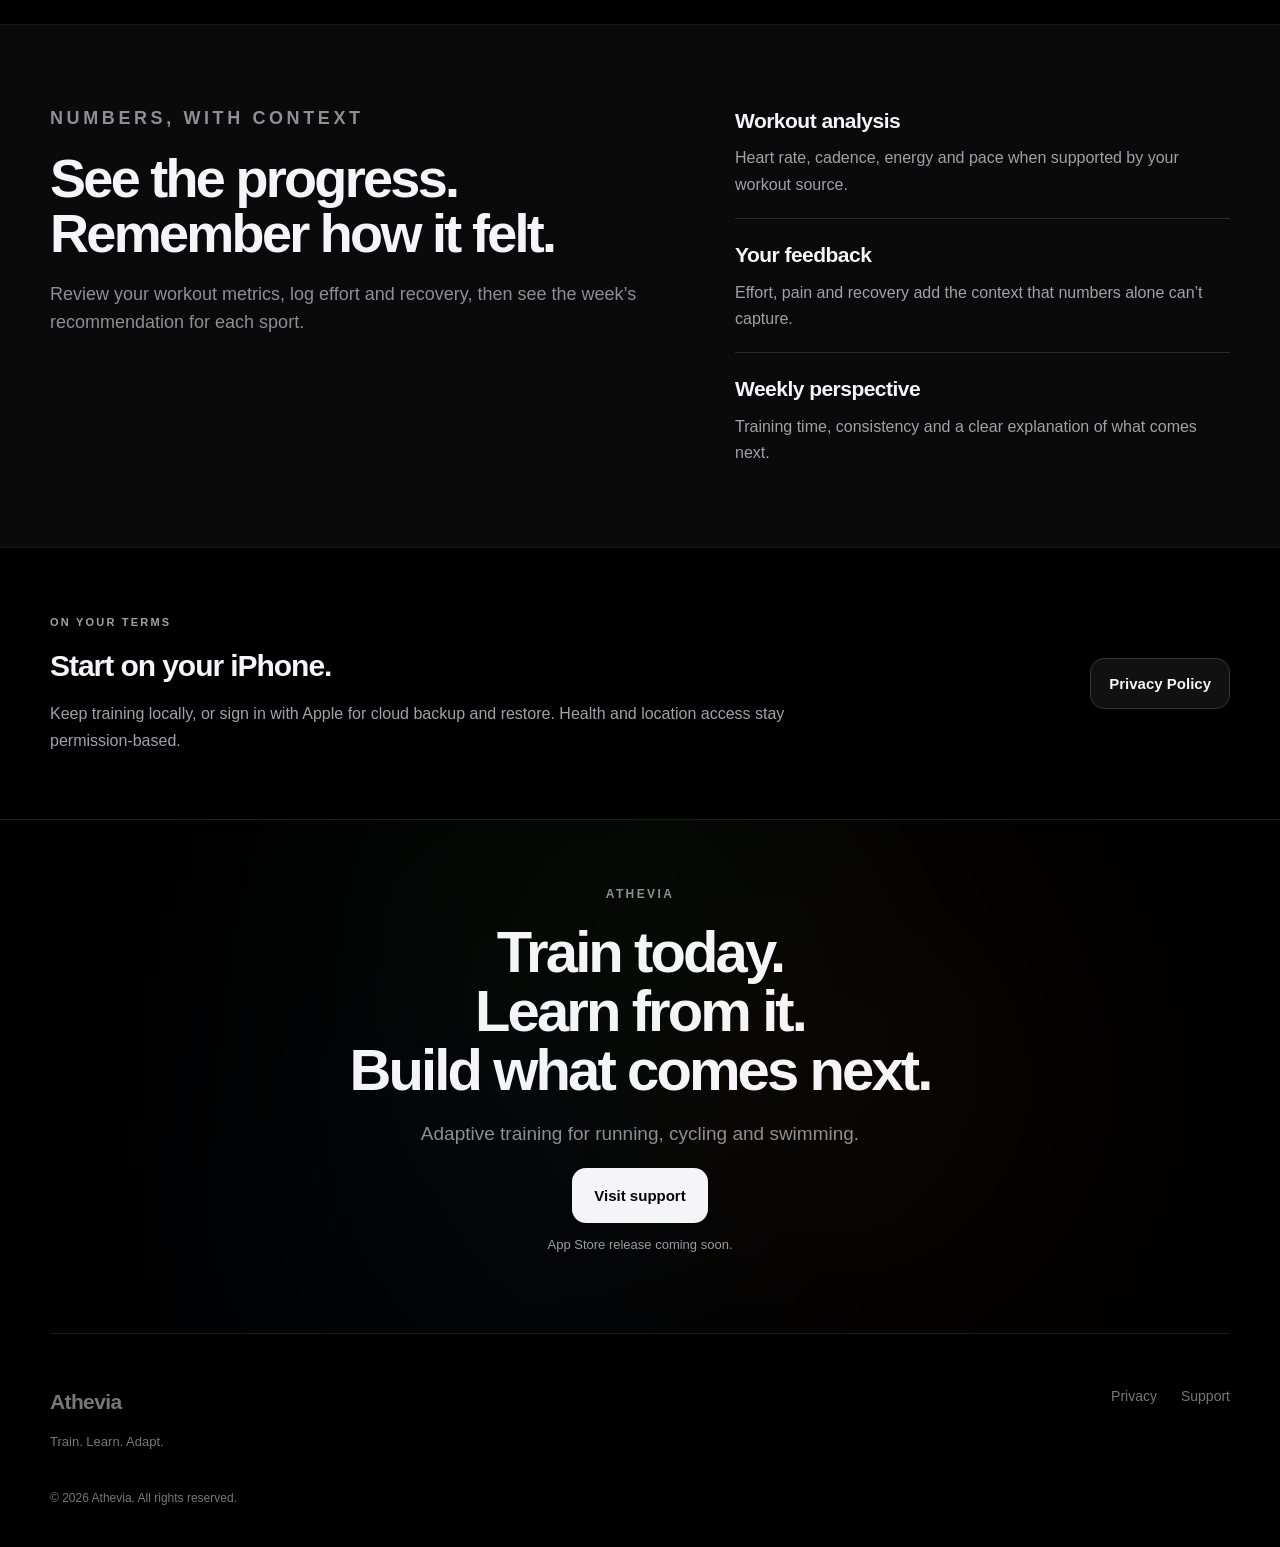
==== commit 733e5783: "Remove feedback slide and restore app navigation in screenshots" ====
--- a/index.html
+++ b/index.html
@@ -10,7 +10,7 @@
   <meta property="og:type" content="website">
   <title>Athevia — Adaptive Run, Swim &amp; Cycle Training</title>
   <link rel="icon" href="assets/favicon.svg" type="image/svg+xml">
-  <link rel="stylesheet" href="assets/styles.css?v=20260920-padding">
+  <link rel="stylesheet" href="assets/styles.css?v=20260920-tabs">
 </head>
 <body>
 <header class="site-header">
@@ -44,49 +44,41 @@
     </div>
     <section class="app-carousel" aria-label="Explore Athevia" aria-roledescription="carousel" tabindex="0">
       <div class="carousel-slides" id="app-slides">
-        <figure class="carousel-slide" role="group" aria-roledescription="slide" aria-label="1 of 6: Your week, at a glance">
+        <figure class="carousel-slide" role="group" aria-roledescription="slide" aria-label="1 of 5: Your week, at a glance">
           <div class="screenshot-frame">
-            <div class="screenshot-crop" style="--crop-top:-6.428571%">
+            <div class="screenshot-crop" style="--crop-top:-5.63204005%">
               <img src="assets/screenshots/home-start.png" width="1170" height="2532" alt="Weekly completion and today’s running workout" fetchpriority="high" decoding="async" draggable="false">
             </div>
           </div>
           <figcaption><b>Your week, at a glance</b><span>See your weekly progress and today’s workout in one place.</span></figcaption>
         </figure>
-        <figure class="carousel-slide" role="group" aria-roledescription="slide" aria-label="2 of 6: Every session, clearly planned" hidden>
+        <figure class="carousel-slide" role="group" aria-roledescription="slide" aria-label="2 of 5: Every session, clearly planned" hidden>
           <div class="screenshot-frame">
-            <div class="screenshot-crop" style="--crop-top:-6.428571%">
+            <div class="screenshot-crop" style="--crop-top:-5.63204005%">
               <img src="assets/screenshots/swim-plan.png" width="1170" height="2532" alt="Swimming workout with warm-up, main sets and rest guidance" loading="lazy" decoding="async" draggable="false">
             </div>
           </div>
           <figcaption><b>Every session, clearly planned</b><span>Follow warm-ups, sets, rest periods and technique guidance.</span></figcaption>
         </figure>
-        <figure class="carousel-slide" role="group" aria-roledescription="slide" aria-label="3 of 6: Look inside your workout" hidden>
+        <figure class="carousel-slide" role="group" aria-roledescription="slide" aria-label="3 of 5: Look inside your workout" hidden>
           <div class="screenshot-frame">
-            <div class="screenshot-crop" style="--crop-top:-6.428571%">
+            <div class="screenshot-crop" style="--crop-top:-5.63204005%">
               <img src="assets/screenshots/workout-analysis.png" width="1170" height="2532" alt="Completed run with heart rate, cadence, energy and pace charts" loading="lazy" decoding="async" draggable="false">
             </div>
           </div>
           <figcaption><b>Look inside your workout</b><span>Explore heart rate, cadence, energy and pace when available.</span></figcaption>
         </figure>
-        <figure class="carousel-slide" role="group" aria-roledescription="slide" aria-label="4 of 6: Capture how it felt" hidden>
+        <figure class="carousel-slide" role="group" aria-roledescription="slide" aria-label="4 of 5: See your progress" hidden>
           <div class="screenshot-frame">
-            <div class="screenshot-crop" style="--crop-top:-15.714286%">
-              <img src="assets/screenshots/feedback.png" width="1170" height="2532" alt="Effort, pain and recovery feedback" loading="lazy" decoding="async" draggable="false">
-            </div>
-          </div>
-          <figcaption><b>Capture how it felt</b><span>Log effort, pain and recovery after your session.</span></figcaption>
-        </figure>
-        <figure class="carousel-slide" role="group" aria-roledescription="slide" aria-label="5 of 6: See your progress" hidden>
-          <div class="screenshot-frame">
-            <div class="screenshot-crop" style="--crop-top:-6.428571%">
+            <div class="screenshot-crop" style="--crop-top:-5.63204005%">
               <img src="assets/screenshots/progress.png" width="1170" height="2532" alt="Four-week training totals, sport progress and a training trend chart" loading="lazy" decoding="async" draggable="false">
             </div>
           </div>
           <figcaption><b>See your progress</b><span>Review training time, consistency and progress across sports.</span></figcaption>
         </figure>
-        <figure class="carousel-slide" role="group" aria-roledescription="slide" aria-label="6 of 6: Understand your next week" hidden>
+        <figure class="carousel-slide" role="group" aria-roledescription="slide" aria-label="5 of 5: Understand your next week" hidden>
           <div class="screenshot-frame">
-            <div class="screenshot-crop" style="--crop-top:-6.428571%">
+            <div class="screenshot-crop" style="--crop-top:-5.63204005%">
               <img src="assets/screenshots/week-analysis.png" width="1170" height="2532" alt="Weekly analysis with completed sessions, effort and plan recommendations" loading="lazy" decoding="async" draggable="false">
             </div>
           </div>
@@ -99,9 +91,8 @@
           <button type="button" class="carousel-dot" data-carousel-index="0" aria-label="Show your week, at a glance" aria-current="true"><span></span></button>
           <button type="button" class="carousel-dot" data-carousel-index="1" aria-label="Show every session, clearly planned" aria-current="false"><span></span></button>
           <button type="button" class="carousel-dot" data-carousel-index="2" aria-label="Show look inside your workout" aria-current="false"><span></span></button>
-          <button type="button" class="carousel-dot" data-carousel-index="3" aria-label="Show capture how it felt" aria-current="false"><span></span></button>
-          <button type="button" class="carousel-dot" data-carousel-index="4" aria-label="Show see your progress" aria-current="false"><span></span></button>
-          <button type="button" class="carousel-dot" data-carousel-index="5" aria-label="Show understand your next week" aria-current="false"><span></span></button>
+          <button type="button" class="carousel-dot" data-carousel-index="3" aria-label="Show see your progress" aria-current="false"><span></span></button>
+          <button type="button" class="carousel-dot" data-carousel-index="4" aria-label="Show understand your next week" aria-current="false"><span></span></button>
         </div>
         <button class="carousel-arrow" type="button" data-carousel-next aria-label="Next screenshot" aria-controls="app-slides">→</button>
       </div>
--- a/assets/styles.css
+++ b/assets/styles.css
@@ -21,7 +21,7 @@
 .app-carousel{width:100%;max-width:410px;min-width:0;justify-self:center;outline-offset:8px}
 .carousel-slide{margin:0;display:grid;justify-items:center}
 .screenshot-frame{width:min(324px,100%);padding:16px;border-radius:28px;background:#000;box-shadow:0 0 0 1px #29292d,0 20px 70px #121b2633}
-.screenshot-crop{position:relative;width:100%;aspect-ratio:1074/2100;overflow:hidden;border-radius:12px;background:#000;isolation:isolate;touch-action:pan-y}
+.screenshot-crop{position:relative;width:100%;aspect-ratio:1074/2397;overflow:hidden;border-radius:12px;background:#000;isolation:isolate;touch-action:pan-y}
 .screenshot-crop img{position:absolute;width:108.938547%;max-width:none;height:auto;left:-4.469274%;top:var(--crop-top);user-select:none;pointer-events:none}
 .carousel-slide figcaption{width:100%;max-width:360px;text-align:center;margin:20px 0 0;min-height:82px;gap:5px}
 .carousel-slide figcaption b{font-size:18px;color:#f5f5f7}
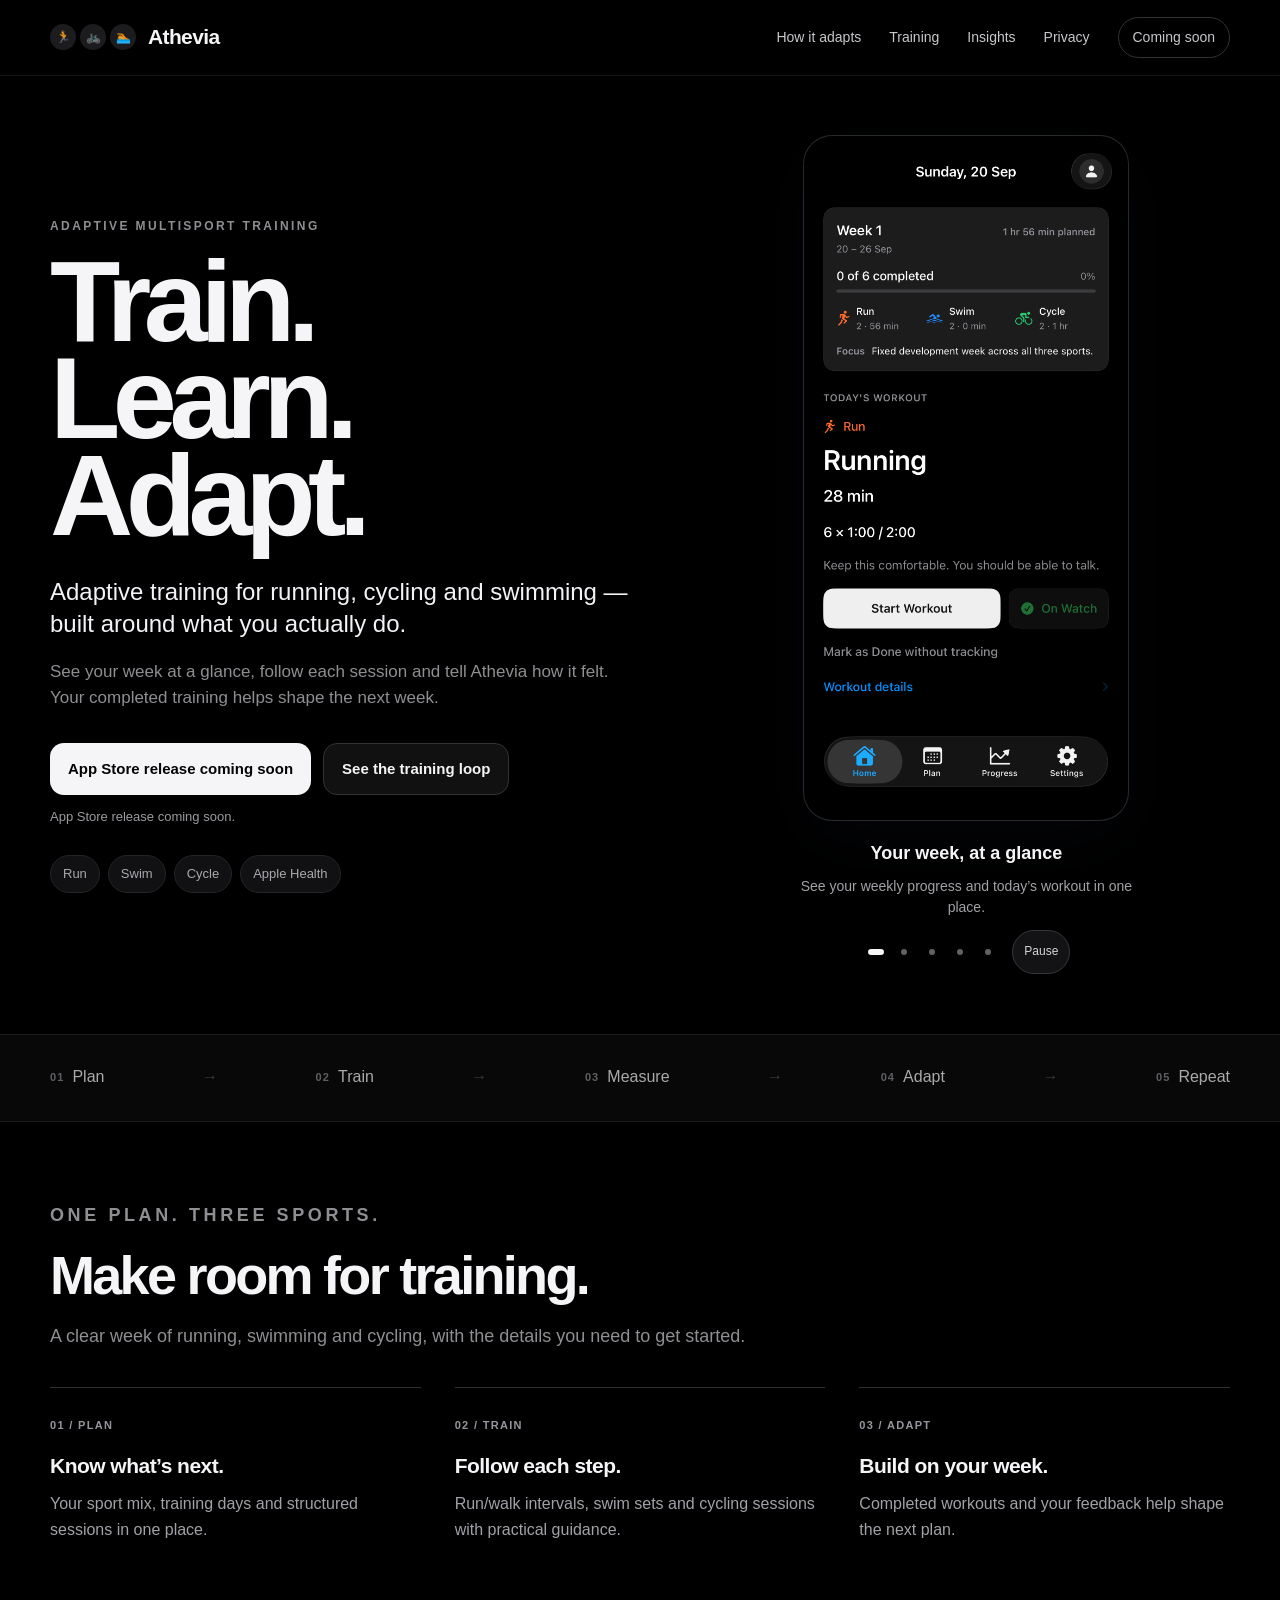
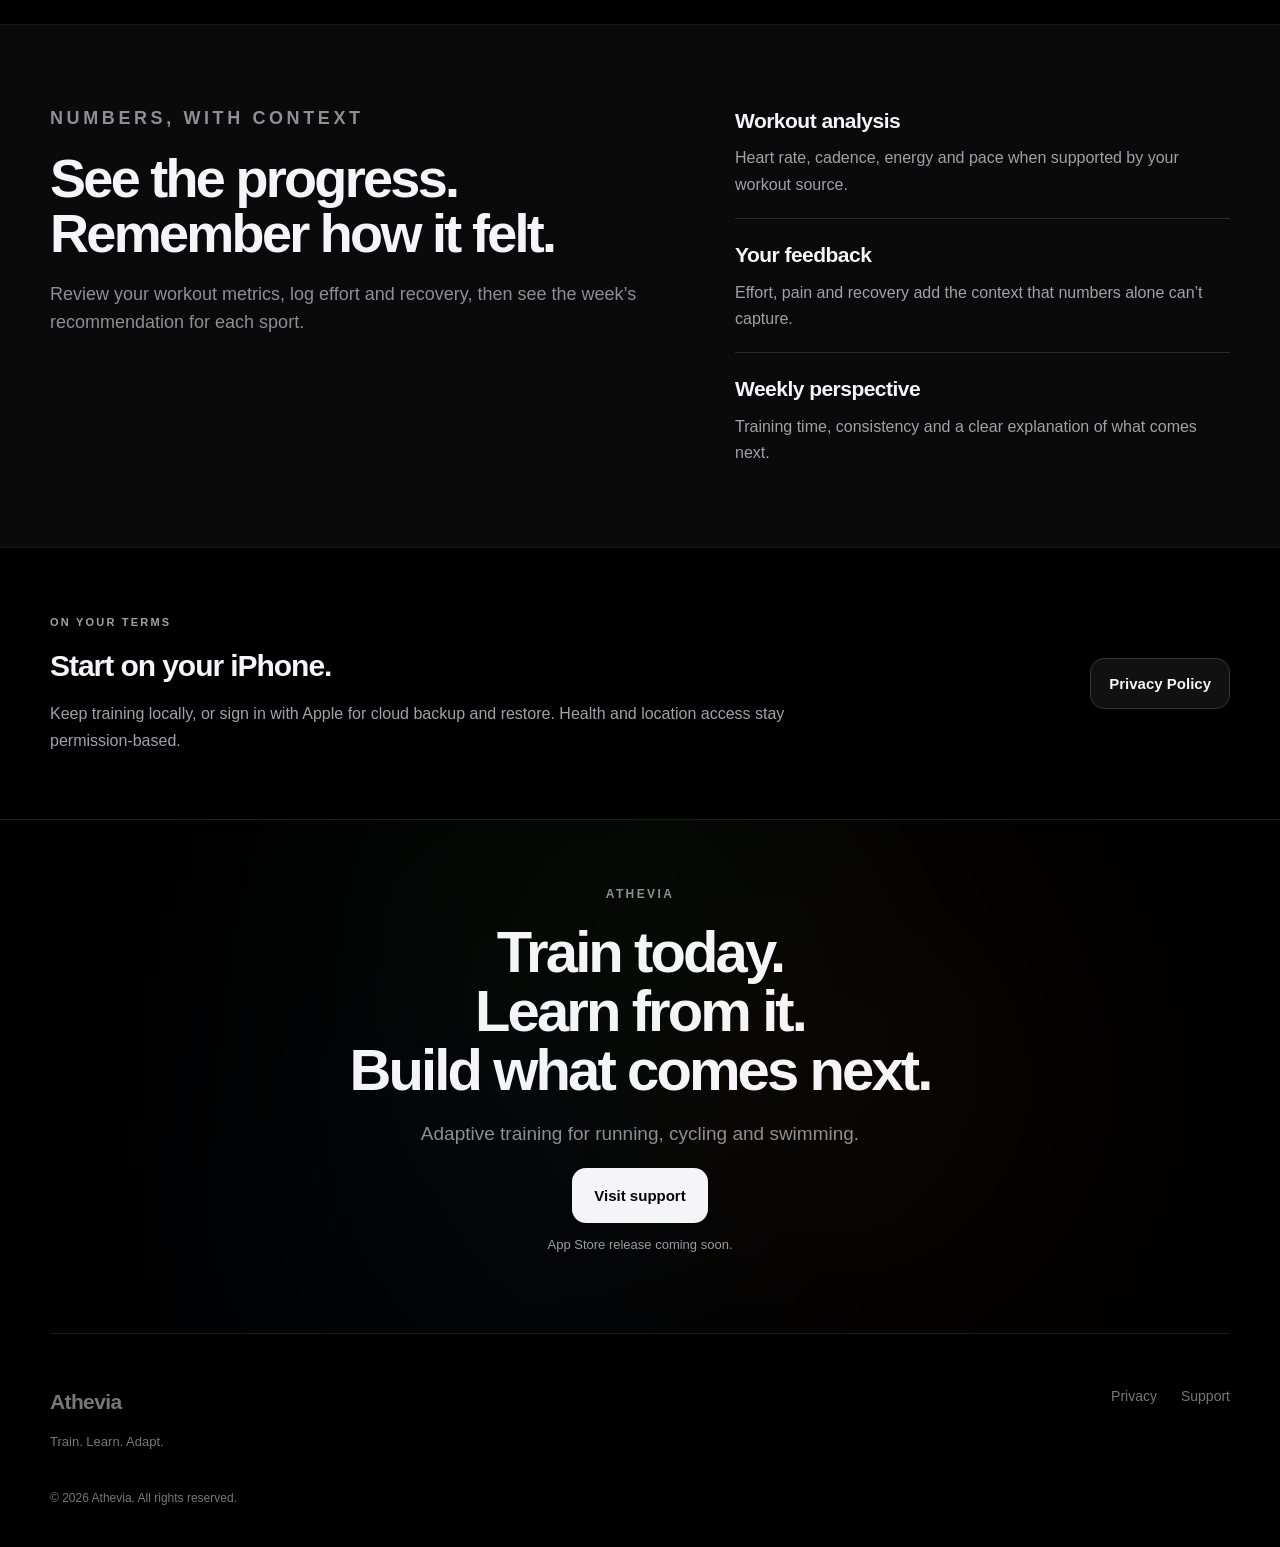
==== commit c3f8b28e: "Autoplay screenshot carousel and replace arrows with pause control" ====
--- a/index.html
+++ b/index.html
@@ -10,7 +10,7 @@
   <meta property="og:type" content="website">
   <title>Athevia — Adaptive Run, Swim &amp; Cycle Training</title>
   <link rel="icon" href="assets/favicon.svg" type="image/svg+xml">
-  <link rel="stylesheet" href="assets/styles.css?v=20260920-tabs">
+  <link rel="stylesheet" href="assets/styles.css?v=20260920-autoplay">
 </head>
 <body>
 <header class="site-header">
@@ -86,7 +86,6 @@
         </figure>
       </div>
       <div class="carousel-controls" hidden>
-        <button class="carousel-arrow" type="button" data-carousel-prev aria-label="Previous screenshot" aria-controls="app-slides">←</button>
         <div class="carousel-dots" role="group" aria-label="Choose a screenshot">
           <button type="button" class="carousel-dot" data-carousel-index="0" aria-label="Show your week, at a glance" aria-current="true"><span></span></button>
           <button type="button" class="carousel-dot" data-carousel-index="1" aria-label="Show every session, clearly planned" aria-current="false"><span></span></button>
@@ -94,7 +93,7 @@
           <button type="button" class="carousel-dot" data-carousel-index="3" aria-label="Show see your progress" aria-current="false"><span></span></button>
           <button type="button" class="carousel-dot" data-carousel-index="4" aria-label="Show understand your next week" aria-current="false"><span></span></button>
         </div>
-        <button class="carousel-arrow" type="button" data-carousel-next aria-label="Next screenshot" aria-controls="app-slides">→</button>
+        <button class="carousel-playback" type="button" data-carousel-playback aria-label="Pause slideshow">Pause</button>
       </div>
       <p class="sr-only" data-carousel-status aria-live="polite" aria-atomic="true"></p>
     </section>
@@ -157,6 +156,6 @@
   <div class="footer-links"><a href="privacy/">Privacy</a><a href="support/">Support</a></div>
   <small>© <span id="year"></span> Athevia. All rights reserved.</small>
 </footer>
-<script src="assets/site.js?v=20260920-carousel"></script>
+<script src="assets/site.js?v=20260920-autoplay"></script>
 </body>
 </html>
--- a/assets/styles.css
+++ b/assets/styles.css
@@ -27,8 +27,8 @@
 .carousel-slide figcaption b{font-size:18px;color:#f5f5f7}
 .carousel-slide figcaption span{font-size:14px;line-height:1.5;color:#a1a1a7}
 .carousel-controls{display:flex;align-items:center;justify-content:center;gap:10px;margin-top:8px}
-.carousel-arrow{display:grid;place-items:center;width:44px;height:44px;flex-shrink:0;border:1px solid #363639;background:#131315;border-radius:50%;font-size:21px;color:#f5f5f7;cursor:pointer}
-.carousel-arrow:hover{background:#29292d}
+.carousel-playback{min-width:58px;min-height:44px;padding:0 10px;border:1px solid #363639;border-radius:999px;background:#131315;color:#d5d5da;font:inherit;font-size:12px;cursor:pointer}
+.carousel-playback:hover{background:#29292d}
 .carousel-dots{display:flex;align-items:center;gap:0}
 .carousel-dot{display:grid;place-items:center;width:28px;height:44px;padding:0;border:0;background:none;cursor:pointer}
 .carousel-dot span{width:6px;height:6px;border-radius:50%;background:#626268}
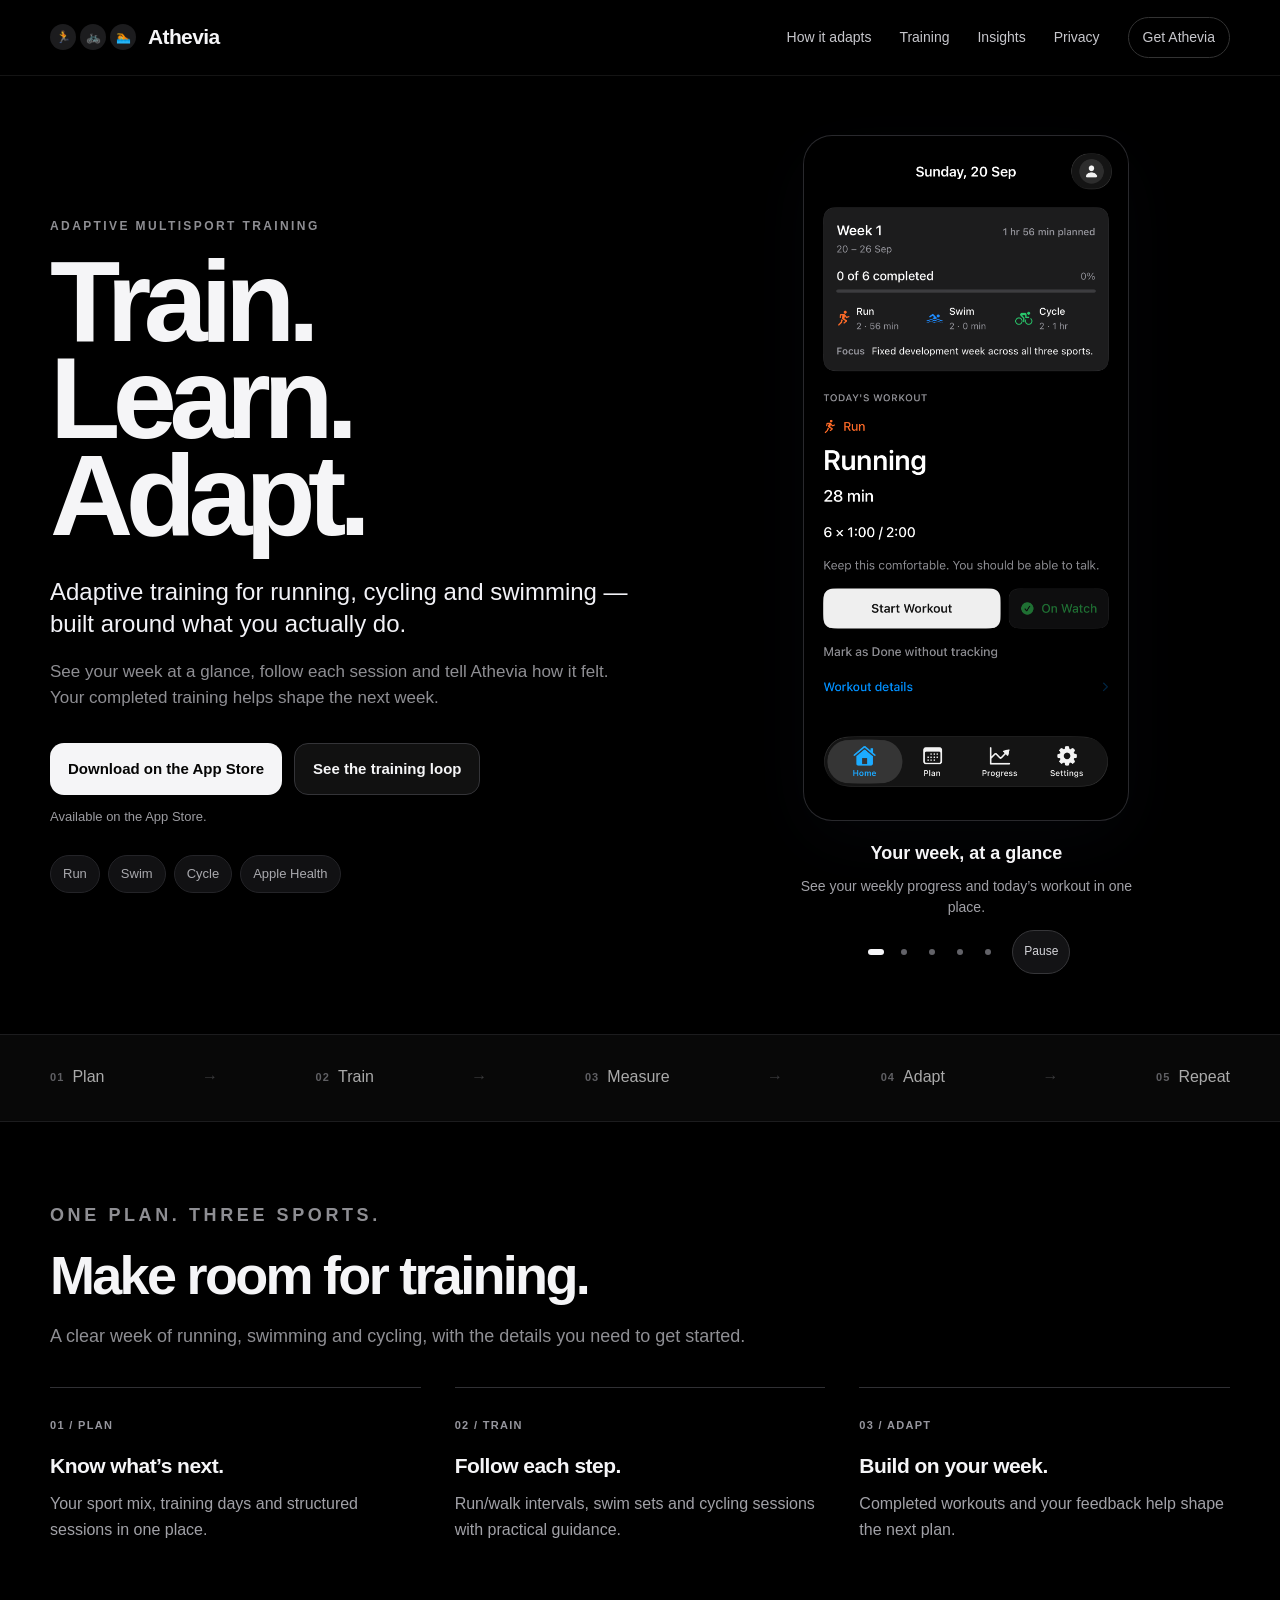
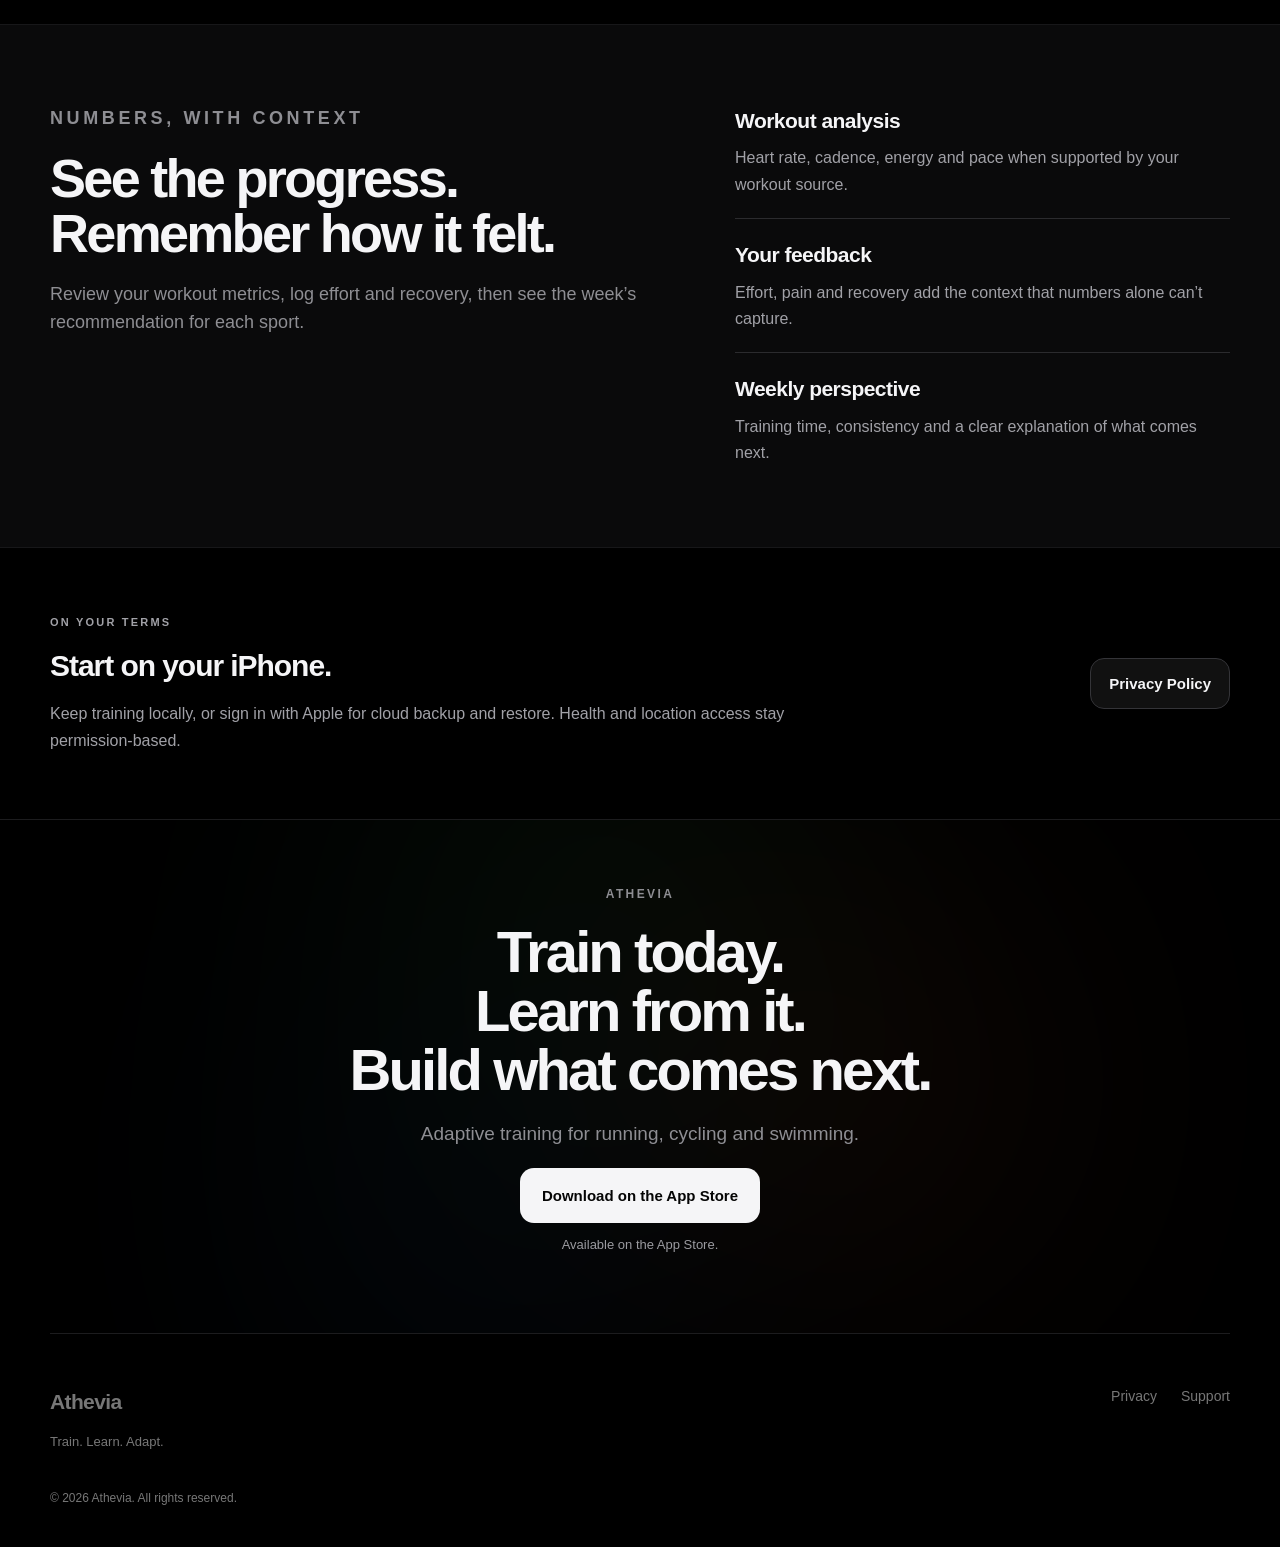
==== commit d739746e: "Refresh website script for App Store launch" ====
--- a/index.html
+++ b/index.html
@@ -156,6 +156,6 @@
   <div class="footer-links"><a href="privacy/">Privacy</a><a href="support/">Support</a></div>
   <small>© <span id="year"></span> Athevia. All rights reserved.</small>
 </footer>
-<script src="assets/site.js?v=20260920-autoplay"></script>
+<script src="assets/site.js?v=20261001-appstore"></script>
 </body>
 </html>
